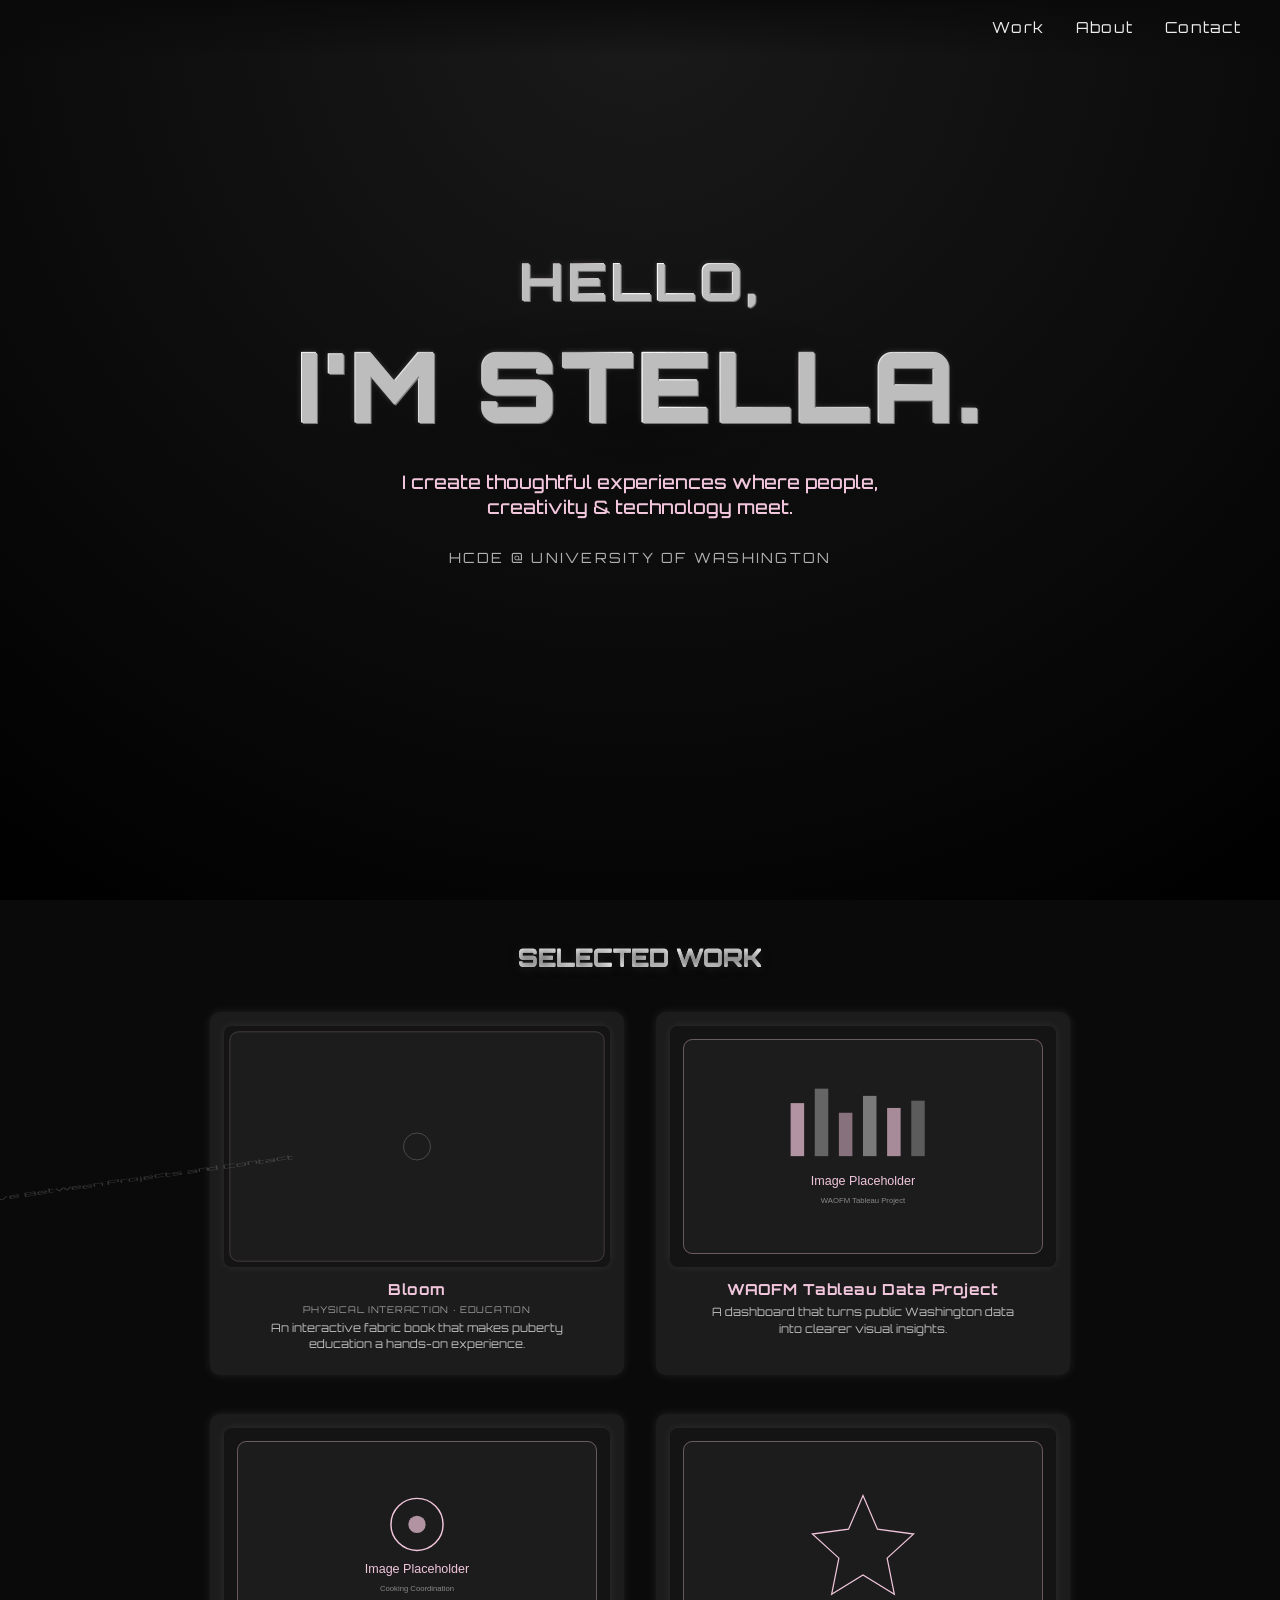
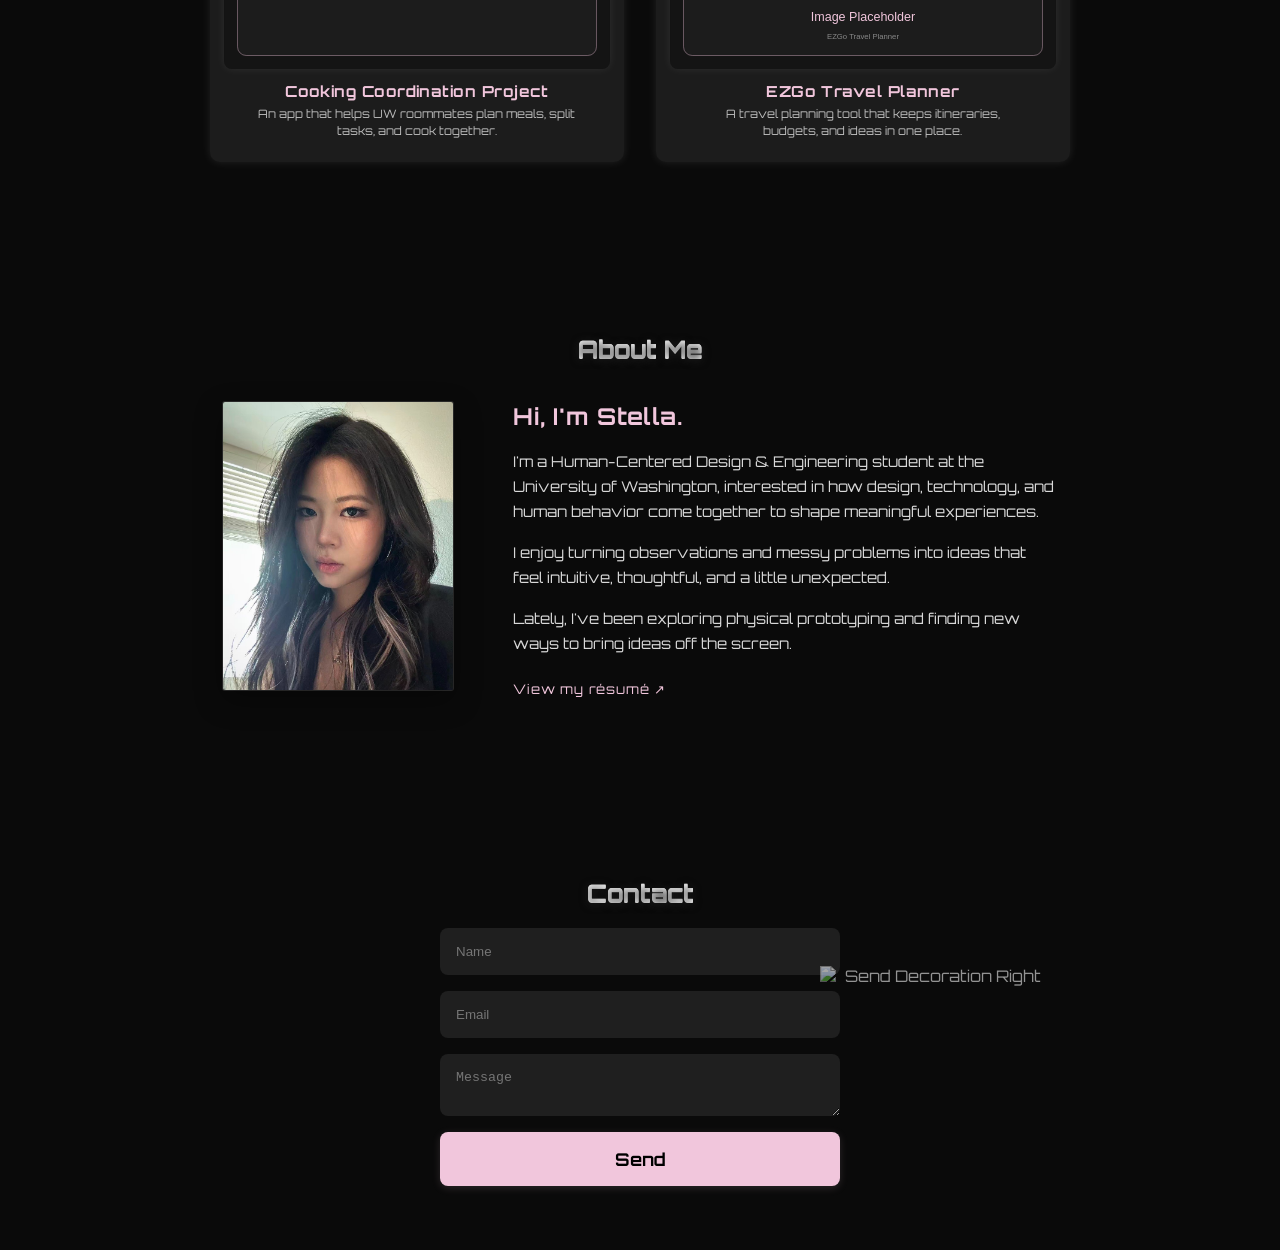
==== index.html @ 10072b84 "Add the Bloom case study and a real About portrait. Co-authored-by: Cursor <cursoragent@cursor.com>" ====
<!DOCTYPE html>
<html lang="en">
<head>
  <meta charset="UTF-8" />
  <meta name="viewport" content="width=device-width, initial-scale=1.0"/>
  <title>Stella's  Portfolio</title>
  <link rel="stylesheet" href="style.css?v=17" />
  <link href="https://fonts.googleapis.com/css2?family=Orbitron:wght@500;700&display=swap" rel="stylesheet">
</head>
<body>
  <header class="site-header">
    <nav class="site-nav" aria-label="Page">
      <a href="#project">Work</a>
      <a href="#about">About</a>
      <a href="#contact">Contact</a>
    </nav>
  </header>
  <section class="hero">
    <div class="hero-inner">
      <div class="stella-bg-container">
        <img src="assets/IMG_3093.PNG" alt="" class="stella-bg-img-large" />
        <img src="assets/IMG_3090.PNG" alt="" class="stella-bg-img" />
        <img src="assets/IMG_3089.PNG" alt="" class="stella-star-img" />
        <div class="hero-copy">
          <p class="metal-text hero-hello">HELLO,</p>
          <h1 class="metal-text hero-name">I'M <span class="hero-stella">STELLA</span>.</h1>
          <p class="hero-statement">I create thoughtful experiences where people,<br>creativity &amp; technology meet.</p>
          <p class="hero-school">HCDE @ University of Washington</p>
        </div>
      </div>
    </div>
  </section>

  <section id="project" class="projects animate">
    <h2 class="metallic-shine">SELECTED WORK</h2>
    <div class="project-list">
      <a href="bloom/" class="project-card">
        <span class="project-thumb">
          <img src="assets/placeholders/bloom/bloom-card.svg" alt="Bloom interactive fabric book">
        </span>
        <h3 class="project-title">Bloom</h3>
        <p class="project-label">Physical Interaction · Education</p>
        <p class="project-desc">An interactive fabric book that makes puberty education a hands-on experience.</p>
      </a>
      <a href="projects/waofm.html" class="project-card">
        <span class="project-thumb">
          <img src="assets/placeholders/project-waofm.svg" alt="WAOFM Tableau Data Project">
        </span>
        <h3 class="project-title">WAOFM Tableau Data Project</h3>
        <p class="project-desc">A dashboard that turns public Washington data into clearer visual insights.</p>
      </a>
      <a href="projects/cooking.html" class="project-card">
        <span class="project-thumb">
          <img src="assets/placeholders/project-cooking.svg" alt="Cooking Coordination Project">
        </span>
        <h3 class="project-title">Cooking Coordination Project</h3>
        <p class="project-desc">An app that helps UW roommates plan meals, split tasks, and cook together.</p>
      </a>
      <a href="projects/ezgo.html" class="project-card">
        <span class="project-thumb">
          <img src="assets/placeholders/project-ezgo.svg" alt="EZGo Travel Planner">
        </span>
        <h3 class="project-title">EZGo Travel Planner</h3>
        <p class="project-desc">A travel planning tool that keeps itineraries, budgets, and ideas in one place.</p>
      </a>
    </div>
  </section>

  <section id="about" class="about animate">
    <img src="assets/IMG_3089.PNG" alt="" class="about-star about-star--heading" />
    <h2 class="metallic-shine">About <span style="color: #f1c6dc;">Me</span></h2>

    <div class="about-intro">
      <div class="about-portrait">
        <img src="assets/stella-portrait.jpg" alt="Portrait of Stella">
      </div>
      <div class="about-copy">
        <h3>Hi, I'm Stella.</h3>
        <p>I'm a Human-Centered Design &amp; Engineering student at the University of Washington, interested in how design, technology, and human behavior come together to shape meaningful experiences.</p>
        <p>I enjoy turning observations and messy problems into ideas that feel intuitive, thoughtful, and a little unexpected.</p>
        <p>Lately, I've been exploring physical prototyping and finding new ways to bring ideas off the screen.</p>
        <a href="assets/Stella_resume.pdf" class="resume-text" target="_blank">View my résumé ↗</a>
      </div>
    </div>
  </section>
  <img src="assets/IMG_3093.PNG" alt="Decorative Between Projects and Contact" class="between-project-contact-img" />
  <section id="contact" class="contact animate">
    <h2 class="metallic-shine">Contact</h2>
    <form action="https://api.web3forms.com/submit" method="POST">
      <input type="hidden" name="access_key" value="0fcf58cb-fc0c-4947-9329-b227e8d7d53e">
        <input type="text" name="name" placeholder="Name" required />
      <input type="email" name="email" placeholder="Email" required />
      <textarea name="message" placeholder="Message" required></textarea>
      <button type="submit">Send</button>
      
      <img src="assets/image-from-rawpixel-id-13453424-png.png" alt="Send Decoration Right" class="send-img-absolute-copy2" />
    </form>
  </section>

  <script src="script.js?v=7"></script>
</body>
</html>
---- style.css ----
html {
  scroll-behavior: smooth;
  scroll-padding-top: 4.5rem;
}

body {
  margin: 0;
  font-family: 'Orbitron', sans-serif;
  background-color: #0a0a0a;
  color: #eee;
  overflow-x: hidden;
}

.site-header {
  position: fixed;
  top: 0;
  left: 0;
  right: 0;
  z-index: 100;
  display: flex;
  justify-content: flex-end;
  align-items: center;
  padding: 1.1rem 2.4rem;
  background: linear-gradient(to bottom, rgba(10, 10, 10, 0.88), rgba(10, 10, 10, 0.2) 80%, transparent);
  pointer-events: none;
}

.site-nav {
  display: flex;
  gap: 2rem;
  pointer-events: auto;
}

.site-nav a {
  color: #eee;
  text-decoration: none;
  font-size: 0.95rem;
  letter-spacing: 0.08em;
  font-family: 'Orbitron', sans-serif;
  transition: color 0.25s ease;
}

.site-nav a:visited {
  color: #eee;
}

.site-nav a:hover,
.site-nav a:focus {
  color: #f1c6dc;
}

section {
  padding: 4rem 2rem;
  text-align: center;
}

.hero {
  position: relative;
  background: radial-gradient(circle at top, #1a1a1a, #000);
  height: 100vh;
  min-height: 36rem;
  box-sizing: border-box;
  display: flex;
  align-items: center;
  justify-content: center;
  flex-direction: column;
  padding: 0 2rem 2.6rem;
  overflow: hidden;
}

.hero-inner {
  position: relative;
  z-index: 2;
  width: min(100%, 58rem);
}

.hero-row {
  display: flex;
  justify-content: center;
  align-items: flex-end;
  gap: 2rem;
}

.hello-left {
  transform: translateX(-20px);
}

.stella-right {
  transform: translateX(20px);
}

.metal-text {
  font-size: 6rem;
  font-weight: 900;
  position: relative;
  background: 
    repeating-linear-gradient(135deg, rgba(180,180,180,0.12) 0px, rgba(180,180,180,0.12) 2px, transparent 2px, transparent 10px), /* subtle grunge */
    linear-gradient(120deg, #f8f8f8 0%, #e6e6e6 10%, #bdbdbd 25%, #888 40%, #fff 55%, #a8a8a8 70%, #e6e6e6 85%, #222 100%),
    radial-gradient(ellipse at 60% 40%, rgba(241,198,220,0.5) 0%, rgba(241,198,220,0.1) 40%, transparent 70%),
    linear-gradient(100deg, transparent 40%, #fff 48%, #fff 52%, transparent 60%);
  background-size: 100% 100%, 100% 100%, 100% 100%, 100% 100%;
  background-blend-mode: multiply, lighten, lighten, lighten;
  -webkit-background-clip: text;
  -webkit-text-fill-color: transparent;
  color: transparent;
  text-shadow:
    2px 2px 0 #bdbdbd,
    4px 4px 0 #888,
    6px 6px 0 #222,
    0 1px 0 #fff,
    0 0 2px #fff,
    0 0 1px #000,
    0 0 2px #000;
  letter-spacing: 0.04em;
  margin: 0.5rem 0;
}

.shine {
  text-shadow:
    0 1px 8px rgba(255,255,255,0.25),
    0 0px 2px #fff;
  transition: text-shadow 0.3s;
}

.metallic-shine {
  background: 
    linear-gradient(120deg, #fff 50%, #e6e6e6 60%, #bdbdbd 50%, #fff 100%),
    linear-gradient(90deg, transparent 30%, #fff 40%, #fff 60%, transparent 70%);
  -webkit-background-clip: text;
  -webkit-text-fill-color: transparent;
  color: transparent;
  text-shadow:
    0 2px 8px #222,
    0 1px 0 #fff;
}

.hero-copy {
  position: relative;
  z-index: 2;
  padding: 0 1rem;
  transform: translateY(-22px);
}

.hero .metal-text {
  text-shadow:
    1px 1px 0 #bdbdbd,
    2px 2px 0 #7a7a7a,
    0 1px 0 rgba(255, 255, 255, 0.35),
    0 0 6px rgba(255, 255, 255, 0.16);
}

.hero-hello {
  font-size: clamp(2.95rem, 4.01vw, 4.37rem);
  font-weight: 700;
  letter-spacing: 0.08em;
  margin: 0 0 27px;
  opacity: 0;
  animation: heroFade 0.85s ease forwards;
}

.hero-name {
  font-size: clamp(4.96rem, 7.61vw, 8.44rem);
  font-weight: 900;
  letter-spacing: 0.03em;
  line-height: 0.95;
  margin: 0 0 39px;
  opacity: 0;
  animation: heroFade 0.85s ease 0.16s forwards;
}

.hero-stella {
  font-size: 1em;
}

.hero-statement {
  max-width: 48rem;
  margin: 0 auto 28px;
  color: #f1c6dc;
  font-size: clamp(1.15rem, 1.45vw, 1.6rem);
  line-height: 1.35;
  font-weight: 500;
  opacity: 0;
  animation: heroFade 0.85s ease 0.3s forwards;
}

.hero-school {
  margin: 0;
  color: #b1b1b1;
  font-size: clamp(0.88rem, 0.94vw, 1.05rem);
  letter-spacing: 0.16em;
  text-transform: uppercase;
  opacity: 0;
  animation: heroFade 0.85s ease 0.44s forwards;
}

@keyframes heroFade {
  from { opacity: 0; transform: translateY(12px); }
  to { opacity: 1; transform: translateY(0); }
}

.projects .project-list {
  display: grid;
  grid-template-columns: 1fr 1fr;
  gap: 2.4rem 2rem;
  max-width: 860px;
  margin: 0 auto;
}

.project-card {
  background: #1c1c1c;
  padding: 0.9rem 0.9rem 1.2rem;
  border-radius: 10px;
  box-shadow: 0 0 10px rgba(255,255,255,0.1);
  width: auto;
  color: inherit;
  text-decoration: none;
  cursor: pointer;
  display: flex;
  flex-direction: column;
  align-items: center;
}

.project-thumb {
  display: block;
  width: 100%;
  border-radius: 8px;
  overflow: hidden;
  box-shadow: 0 0 10px rgba(255,255,255,0.08);
  transition: transform 0.3s cubic-bezier(.4,2,.6,1), box-shadow 0.3s cubic-bezier(.4,2,.6,1);
}

.project-thumb img {
  display: block;
  width: 100%;
  aspect-ratio: 16 / 10;
  object-fit: cover;
}

.project-title {
  margin: 0.85rem 0 0.3rem;
  font-size: 0.95rem;
  font-weight: 700;
  color: #f1c6dc;
  letter-spacing: 0.03em;
}

.project-desc {
  margin: 0 0 0.2rem;
  font-size: 0.72rem;
  line-height: 1.45;
  color: #bbb;
  max-width: 28em;
}

.project-label {
  margin: 0 0 0.28rem;
  font-size: 0.58rem;
  letter-spacing: 0.08em;
  color: #9a9a9a;
  text-transform: uppercase;
}

form {
  display: flex;
  flex-direction: column;
  gap: 1rem;
  max-width: 400px;
  margin: 0 auto;
  position: relative;
}



.send-img-absolute-copy {
  position: absolute;
  right: 390px;
  bottom: 200px;
  width: 220px;
  height: auto;
  z-index: 1;
  pointer-events: none;
  opacity: 0.6;
}

.send-img-absolute-copy2 {
  position: absolute;
  right: -210px;
  bottom: 200px;
  width: 230px;
  height: auto;
  z-index: 1;
  pointer-events: none;
  opacity: 0.6;
}

input, textarea {
  padding: 1rem;
  border-radius: 8px;
  border: none;
  background: #1f1f1f;
  color: white;
}

button {
  background: #f1c6dc;
  border: none;
  padding: 1rem;
  border-radius: 8px;
  color: #000;
  font-weight: bold;
  cursor: pointer;
}

.resume-btn {
  display: inline-block;
  margin-top: 1.5rem;
  padding: 0.8rem 2.2rem;
  background: #f1c6dc;
  color: #1c1c1c;
  font-weight: bold;
  border: none;
  border-radius: 8px;
  font-size: 1.1rem;
  text-decoration: none;
  transition: transform 0.25s cubic-bezier(.4,2,.6,1), box-shadow 0.25s;
  box-shadow: 0 2px 8px rgba(241,198,220,0.15);
  cursor: pointer;
}

.resume-btn:hover {
  transform: scale(1.08);
  box-shadow: 0 4px 16px rgba(241,198,220,0.25);
}

.resume-btn:hover {
  color: #fff;
}

.animate {
  opacity: 0;
  transform: translateY(30px);
  transition: opacity 0.8s ease, transform 0.8s ease;
}

.animate.visible {
  opacity: 1;
  transform: translateY(0);
}

.about {
  position: relative;
  padding: 5.5rem 2rem 6rem;
}

.about h2 {
  margin-bottom: 2.4rem;
}

.about-star {
  position: absolute;
  pointer-events: none;
  opacity: 0.38;
  z-index: 0;
}

.about-star--heading {
  top: 1.6rem;
  left: 8%;
  width: 88px;
}

.about-intro {
  position: relative;
  z-index: 1;
  display: grid;
  grid-template-columns: minmax(180px, 230px) minmax(0, 34rem);
  justify-content: center;
  align-items: start;
  gap: 3.4rem 3.8rem;
  text-align: left;
  max-width: 860px;
  margin: 0 auto;
}

.about-portrait img {
  display: block;
  width: 100%;
  aspect-ratio: 4 / 5;
  object-fit: cover;
  border-radius: 2px;
  box-shadow:
    0 0 0 1px rgba(255, 255, 255, 0.12),
    0 10px 28px rgba(0, 0, 0, 0.35);
  transition: transform 0.45s ease;
}

.about-portrait img:hover {
  transform: scale(1.02);
}

.about-copy h3 {
  margin: 0 0 1.1rem;
  font-size: 1.45rem;
  letter-spacing: 0.03em;
  color: #f1c6dc;
}

.about-copy p {
  margin: 0 0 1rem;
  font-size: 0.92rem;
  line-height: 1.7;
  color: #d8d8d8;
  max-width: 34rem;
}

.resume-text {
  display: inline-block;
  margin-top: 0.55rem;
  color: #f1c6dc;
  font-size: 0.82rem;
  letter-spacing: 0.06em;
  text-decoration: none;
  transition: opacity 0.25s ease, letter-spacing 0.25s ease;
}

.resume-text:hover,
.resume-text:focus {
  opacity: 0.75;
  letter-spacing: 0.09em;
}

.projects {
  padding: 2.6rem 2rem 4rem;
}

.projects h2 {
  margin: 0 0 40px;
}

.contact {
  transition: transform 0.3s ease;
  cursor: pointer;
}

.contact:hover {
  transform: scale(1.02);
}

.stella-bg-container {
  position: relative;
  display: inline-block;
}

.stella-bg-img {
  position: absolute;
  top: 56%;
  right: -26%;
  left: auto;
  transform: translateY(-8%) translateX(48%);
  width: 430px;
  max-width: 46vw;
  height: auto;
  opacity: 0;
  z-index: 1;
  pointer-events: none;
  animation: heroHandIn 1.1s ease 0.4s forwards;
}

.stella-star-img {
  position: absolute;
  top: calc(-48% + 20px);
  left: calc(-12% - 30px);
  right: auto;
  transform: none;
  width: 162px;
  max-width: 25vw;
  height: auto;
  opacity: 0.56;
  z-index: 1;
  pointer-events: none;
}

.stella-bg-img-large {
  position: absolute;
  top: 50%;
  left: 50%;
  transform: translate(-50%, -50%);
  width: 100vw;
  min-width: 100vw;
  max-width: 100vw;
  height: auto;
  opacity: 0.2;
  filter: brightness(0.68) contrast(0.9) saturate(0.88);
  z-index: 0;
  pointer-events: none;
}

.stella-bg-container::after {
  content: "";
  position: absolute;
  inset: 8% 6%;
  background: radial-gradient(ellipse at center, rgba(0, 0, 0, 0.32) 0%, rgba(0, 0, 0, 0) 72%);
  z-index: 1;
  pointer-events: none;
}

@keyframes heroHandIn {
  from { opacity: 0; }
  to { opacity: 0.62; }
}

.about.animate {
  position: relative;
}

.projects.animate {
  position: relative;
}



.project-list a:last-child {
  position: relative;
}

.project-list a:last-child .projects-img-absolute {
  position: absolute;
  top: -38%;
  left: 20%;
  transform: translate(70%, 5%);
  width: 220px;
  height: auto;
  z-index: 0;
  pointer-events: none;
  opacity: 0.6;
}

.project2-img-absolute {
  position: absolute;
  top: 60%;
  left: 69%;
  transform: translateY(-30%) translateX(20px);
  width: 180px;
  height: auto;
  z-index: 0;
  pointer-events: none;
  opacity: 0.6;
  transition: none;
}

.project-card:hover + .project2-img-absolute,
.project2-img-absolute:hover {
  transform: translateY(-50%) translateX(20px); /* Prevent zoom on hover */
}

.between-project-contact-img {
  position: absolute;
  left: 0;
  top: 120vh;
  width: 120vw;
  height: auto;
  opacity: 0.2;
  z-index: 0;
  pointer-events: none;
  transform: rotate(-8deg) scaleY(0.35) translateX(-8vw);
}

@keyframes fadeIn {
  from { opacity: 0; transform: translateY(-20px); }
  to { opacity: 1; transform: translateY(0); }
}

@keyframes fancyShimmerBounce {
  0% {
    filter: brightness(1.05) drop-shadow(0 0 4px #f1c6dc);
    transform: scale(1) translateY(0);
  }
  10% {
    filter: brightness(1.15) drop-shadow(0 0 8px #f1c6dc);
    transform: scale(1.05, 0.97) translateY(-8px);
  }
  20% {
    filter: brightness(1.05) drop-shadow(0 0 4px #f1c6dc);
    transform: scale(0.98, 1.04) translateY(4px);
  }
  30% {
    filter: brightness(1.08) drop-shadow(0 0 6px #fff);
    transform: scale(1.02, 0.98) translateY(-2px);
  }
  40% {
    filter: brightness(1.02) drop-shadow(0 0 3px #f1c6dc);
    transform: scale(1) translateY(0);
  }
  100% {
    filter: brightness(1.05) drop-shadow(0 0 4px #f1c6dc);
    transform: scale(1) translateY(0);
  }
}

.metal-text.animate {
  animation: fancyShimmerBounce 2.2s cubic-bezier(.4,2,.6,1) 0s 1, shine 2.5s linear 0.5s infinite alternate;
}

@keyframes shine {
  0% {
    text-shadow:
      2px 2px 0 #bdbdbd,
      4px 4px 0 #888,
      6px 6px 0 #222,
      0 1px 0 #fff,
      0 0 2px #fff;
  }
  100% {
    text-shadow:
      0 0 8px #fff,
      0 0 12px #f1c6dc,
      0 0 6px #fff,
      0 1px 0 #fff,
      0 0 2px #fff;
  }
}

@keyframes sendPulseShine {
  0% {
    box-shadow: 0 0 0px #f1c6dc, 0 0 0px #fff;
  }
  20% {
    box-shadow: 0 0 12px #f1c6dc, 0 0 24px #fff;
  }
  40% {
    box-shadow: 0 0 8px #f1c6dc, 0 0 16px #fff;
  }
  60% {
    box-shadow: 0 0 16px #f1c6dc, 0 0 32px #fff;
  }
  80% {
    box-shadow: 0 0 8px #f1c6dc, 0 0 8px #fff;
  }
  100% {
    box-shadow: 0 0 0px #f1c6dc, 0 0 0px #fff;
  }
}

button[type='submit'] {
  background: #f1c6dc;
  border: none;
  padding: 1rem;
  border-radius: 8px;
  color: #000;
  font-weight: bold;
  cursor: pointer;
  transition: transform 0.25s cubic-bezier(.4,2,.6,1), box-shadow 0.25s;
  box-shadow: 0 2px 8px rgba(241,198,220,0.15);
  font-size: 1.1rem;
  font-family: 'Orbitron', sans-serif;
}

button[type='submit']:hover,
button[type='submit']:focus {
  transform: scale(1.08);
  box-shadow: 0 4px 16px rgba(241,198,220,0.25);
  color: #fff;
  animation: none;
}

@keyframes projectCardPulse {
  0% {
    box-shadow: 0 0 0px #f1c6dc, 0 0 0px #fff;
    transform: scale(1);
  }
  50% {
    box-shadow: 0 0 16px #f1c6dc, 0 0 24px #fff;
    transform: scale(1.04);
  }
  100% {
    box-shadow: 0 0 0px #f1c6dc, 0 0 0px #fff;
    transform: scale(1);
  }
}

.project-thumb:hover,
.project-thumb:focus-within {
  transform: scale(1.08);
  z-index: 1;
  animation: projectCardPulse 1.2s cubic-bezier(.4,2,.6,1);
}

.project-detail {
  padding: 7rem 2rem 4rem;
  max-width: 860px;
  margin: 0 auto;
  text-align: left;
}

.project-detail h1 {
  text-align: center;
  font-size: 2rem;
  margin-bottom: 0.6rem;
}

.project-detail .detail-tagline {
  text-align: center;
  color: #f1c6dc;
  font-size: 0.95rem;
  margin-bottom: 2rem;
}

.detail-hero {
  width: 100%;
  border-radius: 10px;
  margin-bottom: 2rem;
  display: block;
}

.detail-block {
  margin-bottom: 1.8rem;
}

.detail-block h2 {
  font-size: 1.1rem;
  color: #f1c6dc;
  margin-bottom: 0.55rem;
}

.detail-block p {
  font-size: 0.92rem;
  line-height: 1.65;
  color: #ddd;
  margin: 0;
}

.detail-gallery {
  display: grid;
  grid-template-columns: 1fr 1fr;
  gap: 1rem;
  margin-top: 0.8rem;
}

.detail-gallery img {
  width: 100%;
  border-radius: 8px;
  display: block;
}

.back-projects {
  display: inline-flex;
  align-items: center;
  gap: 0.35rem;
  margin: 0.2rem 0 1.1rem;
  padding: 0;
  background: none;
  border: none;
  box-shadow: none;
  color: #eee;
  font-size: 0.72rem;
  font-weight: 500;
  letter-spacing: 0.04em;
  text-decoration: none;
  cursor: pointer;
}

.back-projects:hover,
.back-projects:focus {
  color: #f1c6dc;
  background: none;
  box-shadow: none;
  transform: none;
}

@media (max-width: 700px) {
  .projects .project-list,
  .detail-gallery {
    grid-template-columns: 1fr;
  }

  .about-intro {
    grid-template-columns: 1fr;
    gap: 1.8rem;
    max-width: 28rem;
  }

  .about-portrait {
    max-width: 210px;
  }

  .site-nav {
    gap: 1.1rem;
  }

  .hero {
    min-height: 100svh;
    padding-bottom: 2.4rem;
  }

  .stella-bg-img {
    width: 230px;
    max-width: 42vw;
    top: 78%;
    right: -16%;
    transform: translateY(8%) translateX(22%);
  }

  .stella-star-img {
    width: 98px;
    max-width: 24vw;
    top: calc(-20% + 16px);
    left: calc(-4% - 20px);
  }

  .stella-bg-img-large {
    opacity: 0.16;
  }

  .hero-name {
    margin-bottom: 38px;
  }

  .hero-statement {
    max-width: 22rem;
  }
}

@media (prefers-reduced-motion: reduce) {
  .hero-hello,
  .hero-name,
  .hero-statement,
  .hero-school,
  .stella-bg-img {
    animation: none;
    opacity: 1;
  }

  .stella-bg-img {
    animation: none;
    opacity: 1;
  }
}

.about-columns ul {
  list-style: none;
  padding-left: 0;
  margin-left: 0;
}

/* Bloom case study — scoped so the rest of the site stays unchanged */
.bloom-page {
  --bloom-gap: 24px;
  --bloom-radius: 14px;
  background-color: #0a0a0a;
  color: #eee;
}

.bloom-page section {
  padding: 0;
  text-align: left;
}

.bloom {
  position: relative;
  box-sizing: border-box;
  width: 100%;
  max-width: 1240px;
  margin: 0 auto;
  padding: 5.75rem 56px 4rem;
}

.bloom-wave {
  position: absolute;
  top: 4rem;
  left: 50%;
  width: 120vw;
  max-width: none;
  transform: translateX(-50%);
  opacity: 0.08;
  pointer-events: none;
  z-index: 0;
}

.bloom > *:not(.bloom-wave) {
  position: relative;
  z-index: 1;
}

.bloom-back {
  display: inline-flex;
  margin: 0 0 32px;
}

.bloom-grid {
  display: grid;
  grid-template-columns: repeat(12, minmax(0, 1fr));
  column-gap: var(--bloom-gap);
  row-gap: 32px;
  align-items: start;
}

.bloom-span-3 { grid-column: 1 / 4; }
.bloom-span-4 { grid-column: 1 / 5; }
.bloom-span-5 { grid-column: 1 / 6; }
.bloom-span-6 { grid-column: 1 / 7; }
.bloom-span-7 { grid-column: 1 / 8; }
.bloom-span-8 { grid-column: 1 / 9; }
.bloom-span-12 { grid-column: 1 / -1; }
.bloom-span-2-5 { grid-column: 2 / 6; }
.bloom-span-2-6 { grid-column: 2 / 7; }
.bloom-span-2-8 { grid-column: 2 / 9; }
.bloom-span-2-11 { grid-column: 2 / 12; }
.bloom-span-3-6 { grid-column: 3 / 7; }
.bloom-span-3-10 { grid-column: 3 / 11; }
.bloom-span-4-6 { grid-column: 4 / 7; }
.bloom-span-4-10 { grid-column: 4 / 11; }
.bloom-span-5-8 { grid-column: 5 / 9; }
.bloom-span-7-9 { grid-column: 7 / 10; }
.bloom-span-7-10 { grid-column: 7 / 11; }
.bloom-span-7-11 { grid-column: 7 / 12; }
.bloom-span-7-12 { grid-column: 7 / -1; }
.bloom-span-8-12 { grid-column: 8 / -1; }
.bloom-span-9-12 { grid-column: 9 / -1; }
.bloom-span-10-12 { grid-column: 10 / -1; }

.bloom-project-title {
  font-family: 'Orbitron', sans-serif;
  font-size: 96px;
  line-height: 0.95;
  letter-spacing: 0.04em;
  margin: 0 0 20px;
}

.bloom-section-title {
  font-family: 'Orbitron', sans-serif;
  font-size: 44px;
  line-height: 1.08;
  letter-spacing: 0.02em;
  margin: 0;
}

.bloom-subsection-title {
  font-family: 'Orbitron', sans-serif;
  font-size: 30px;
  line-height: 1.15;
  letter-spacing: 0.02em;
  margin: 0 0 16px;
}

.bloom-body {
  font-family: Inter, "Segoe UI", sans-serif;
  font-size: 17px;
  line-height: 1.65;
  color: #d8d8d8;
  max-width: 640px;
}

.bloom-span-5 .bloom-body,
.bloom-contrib .bloom-body,
.bloom-insight .bloom-body {
  max-width: none;
}

.bloom-body p {
  margin: 0 0 16px;
}

.bloom-body p:last-child {
  margin-bottom: 0;
}

.bloom-small-label {
  font-family: 'Orbitron', sans-serif;
  font-size: 13px;
  line-height: 1.2;
  font-weight: 500;
  letter-spacing: 0.08em;
  text-transform: uppercase;
  color: #f1c6dc;
  margin: 0 0 8px;
}

.bloom-caption,
.bloom-real-caption {
  font-family: Inter, "Segoe UI", sans-serif;
  font-size: 14px;
  line-height: 1.5;
  color: rgba(255, 255, 255, 0.72);
  max-width: 90%;
  margin: 12px 0 0;
  font-style: normal;
}

.bloom-cell {
  display: flex;
  flex-direction: column;
  min-width: 0;
}

.bloom-finding-title {
  font-family: 'Orbitron', sans-serif;
  font-size: 18px;
  line-height: 1.35;
  font-weight: 500;
  color: #eee;
  margin: 0 0 8px;
}

.bloom-finding-body {
  font-family: Inter, "Segoe UI", sans-serif;
  font-size: 15px;
  line-height: 1.55;
  color: #d8d8d8;
  margin: 0 0 8px;
}

.bloom-section-num {
  font-family: 'Orbitron', sans-serif;
  font-size: 19px;
  line-height: 1;
  letter-spacing: 0.08em;
  color: #f1c6dc;
  margin: 0 0 12px;
}

.bloom-mode-label {
  font-family: 'Orbitron', sans-serif;
  font-size: 13px;
  line-height: 1.2;
  font-weight: 500;
  letter-spacing: 0.12em;
  text-transform: uppercase;
  color: #f1c6dc;
  margin: 0 0 16px;
}

.bloom-hero-sub {
  font-size: 22px;
  line-height: 1.3;
  color: #f1c6dc;
  margin-bottom: 24px;
}

.bloom-overview {
  row-gap: 36px;
}

.bloom-overview .bloom-meta,
.bloom-overview .bloom-contrib {
  margin-top: 8px;
}

.bloom-meta {
  display: grid;
  grid-template-columns: 1fr 1fr;
  gap: 16px 24px;
  margin: 0;
}

.bloom-meta dd {
  margin: 0;
  color: #eee;
}

.bloom-contrib .bloom-body {
  color: #d8d8d8;
}

.bloom-section {
  margin-top: 140px;
  padding-top: 0;
}

.bloom-section .bloom-section-title {
  margin-bottom: 24px;
}

.bloom-quote {
  margin: 8px 0;
  padding: 0 0 0 16px;
  border-left: 2px solid #f1c6dc;
  font-family: Inter, "Segoe UI", sans-serif;
  font-size: 22px;
  font-weight: 500;
  line-height: 1.35;
  color: #eee;
  font-style: normal;
}

.bloom-media {
  position: relative;
  width: 100%;
  margin: 0;
  overflow: hidden;
  border-radius: var(--bloom-radius);
  box-shadow: 0 0 0 1px rgba(255, 255, 255, 0.08);
}

.bloom-media--soft {
  box-shadow: 0 0 0 1px rgba(255, 255, 255, 0.07);
}

.bloom-media--primary {
  box-shadow: 0 0 0 1px rgba(241, 198, 220, 0.16), 0 8px 24px rgba(0, 0, 0, 0.22);
}

.bloom-media img,
.bloom-video-poster,
.bloom-video-el {
  display: block;
  width: 100%;
  height: 100%;
  object-fit: cover;
}

.bloom-ph {
  position: absolute;
  inset: 0;
  display: flex;
  flex-direction: column;
  align-items: center;
  justify-content: center;
  padding: 16px;
  text-align: center;
  pointer-events: none;
}

.bloom-ph[hidden] {
  display: none;
}

.bloom-ph-label,
.bloom-ph-note,
.bloom-ph-hint {
  margin: 0;
}

.bloom-ph-label,
.bloom-ph-note {
  font-family: 'Orbitron', sans-serif;
  font-weight: 500;
  letter-spacing: 0.08em;
  text-transform: uppercase;
  color: #f1c6dc;
}

.bloom-ph-label {
  font-size: 13px;
}

.bloom-ph-note {
  margin-top: 6px;
  font-size: 12px;
}

.bloom-ph-hint {
  font-family: Inter, "Segoe UI", sans-serif;
  width: 70%;
  max-width: 22rem;
  margin-top: 8px;
  font-size: 13px;
  line-height: 1.45;
  color: rgba(200, 200, 200, 0.58);
}

.bloom-media--hero {
  height: 480px;
}

.bloom-media--explore,
.bloom-media--material {
  height: 300px;
}

.bloom-media--action {
  height: 340px;
}

.bloom-media--mini {
  height: 210px;
}

.bloom-media--vulva,
.bloom-media--uterus {
  height: 380px;
}

.bloom-media--support {
  height: 220px;
}

.bloom-media--strip {
  height: 160px;
}

.bloom-media--process {
  height: 240px;
}

.bloom-media--book {
  height: 260px;
}

.bloom-media--walkthrough {
  height: 460px;
}

.bloom-media--loop {
  height: 260px;
}

.bloom-media--showcase {
  height: 390px;
}

.bloom-story {
  margin-top: 64px;
  row-gap: 32px;
}

#action.bloom-story {
  margin-top: 32px;
}

#touch.bloom-story {
  margin-top: 80px;
}

.bloom-story--dimension {
  margin-top: 88px;
}

.bloom-making {
  margin-top: 56px;
  row-gap: 24px;
}

.bloom-progress-title {
  margin-top: 16px;
  margin-bottom: 0;
}

.bloom-story--experience {
  margin-top: 88px;
}

.bloom-section--use {
  margin-top: 140px;
}

.bloom-use-sub {
  margin-top: 8px;
  color: #f1c6dc;
}

.bloom-tri-row {
  display: grid;
  grid-template-columns: repeat(3, minmax(0, 1fr));
  gap: var(--bloom-gap);
}

#showcase.bloom-story {
  margin-top: 88px;
}

.bloom-findings {
  align-self: stretch;
}

.bloom-finding {
  padding: 0 0 12px;
  margin-bottom: 12px;
  border-bottom: 1px solid rgba(255, 255, 255, 0.1);
}

.bloom-finding:last-child {
  border-bottom: 0;
  margin-bottom: 0;
  padding-bottom: 0;
}

.bloom-insight-label {
  margin: 12px 0 6px;
  letter-spacing: 0.05em;
}

.bloom-insight {
  margin: 8px 0 0;
}

.bloom-insight--next {
  padding-top: 20px;
  border-top: 1px solid rgba(255, 255, 255, 0.12);
}

.bloom-story--reflect {
  margin-top: 88px;
  row-gap: 24px;
}

.bloom-next {
  display: flex;
  flex-direction: column;
  align-items: flex-end;
  gap: 8px;
  margin-top: 80px;
  text-decoration: none;
  color: inherit;
}

.bloom-next-title {
  font-family: 'Orbitron', sans-serif;
  font-size: 1.1rem;
  color: #eee;
}

.bloom-next:hover .bloom-next-title {
  color: #f1c6dc;
}

@media (max-width: 980px) {
  .bloom-grid,
  .bloom-story,
  .bloom-making,
  .bloom-tri-row {
    grid-template-columns: 1fr 1fr;
  }

  [class*="bloom-span-"] {
    grid-column: 1 / -1;
  }

  .bloom-span-6,
  .bloom-span-7-12,
  .bloom-span-3-6,
  .bloom-span-7-10,
  .bloom-span-2-6,
  .bloom-span-7-11,
  .bloom-span-4,
  .bloom-span-5-8,
  .bloom-span-9-12,
  .bloom-span-3,
  .bloom-span-4-6,
  .bloom-span-7-9,
  .bloom-span-10-12 {
    grid-column: auto;
  }

  .bloom-quote {
    font-size: 20px;
  }

  .bloom-media--hero,
  .bloom-media--walkthrough,
  .bloom-media--vulva,
  .bloom-media--uterus,
  .bloom-media--action,
  .bloom-media--showcase {
    height: auto;
    aspect-ratio: 16 / 9;
  }

  .bloom-media--explore,
  .bloom-media--material,
  .bloom-media--process,
  .bloom-media--book,
  .bloom-media--support,
  .bloom-media--mini,
  .bloom-media--loop,
  .bloom-media--strip {
    height: auto;
    aspect-ratio: 4 / 3;
  }
}

@media (max-width: 700px) {
  .bloom {
    padding: 6rem 22px 3.5rem;
  }

  .bloom-grid,
  .bloom-story,
  .bloom-making,
  .bloom-tri-row,
  .bloom-meta {
    grid-template-columns: 1fr;
  }

  [class*="bloom-span-"] {
    grid-column: 1 / -1;
  }

  .bloom-project-title {
    font-size: 54px;
  }

  .bloom-section-title {
    font-size: 34px;
  }

  .bloom-subsection-title {
    font-size: 24px;
  }

  .bloom-body {
    font-size: 16px;
  }

  .bloom-section,
  .bloom-section--use,
  .bloom-story--experience,
  .bloom-story--dimension,
  #touch.bloom-story,
  #showcase.bloom-story,
  .bloom-story--reflect {
    margin-top: 80px;
  }

  .bloom-next {
    align-items: flex-start;
  }
}

@media (prefers-reduced-motion: reduce) {
  .bloom-page * {
    animation: none !important;
    transition: none !important;
  }
}
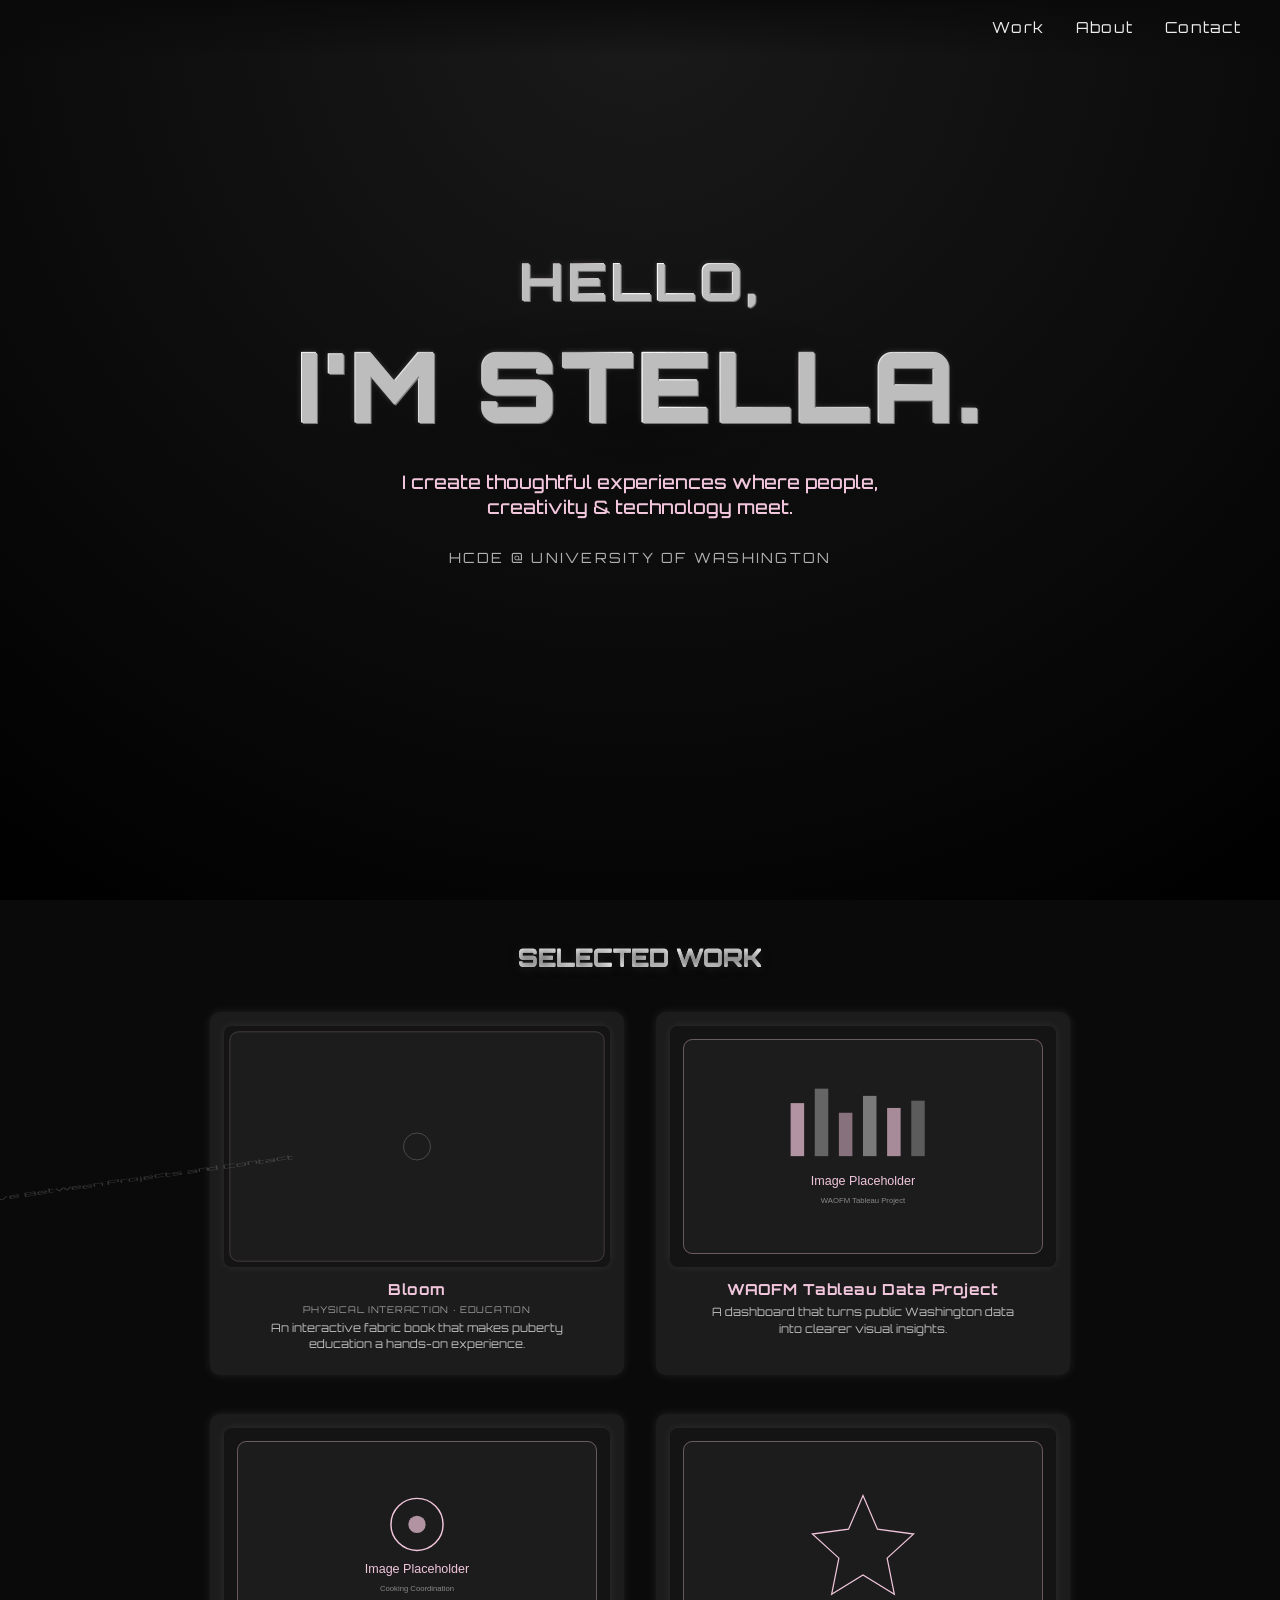
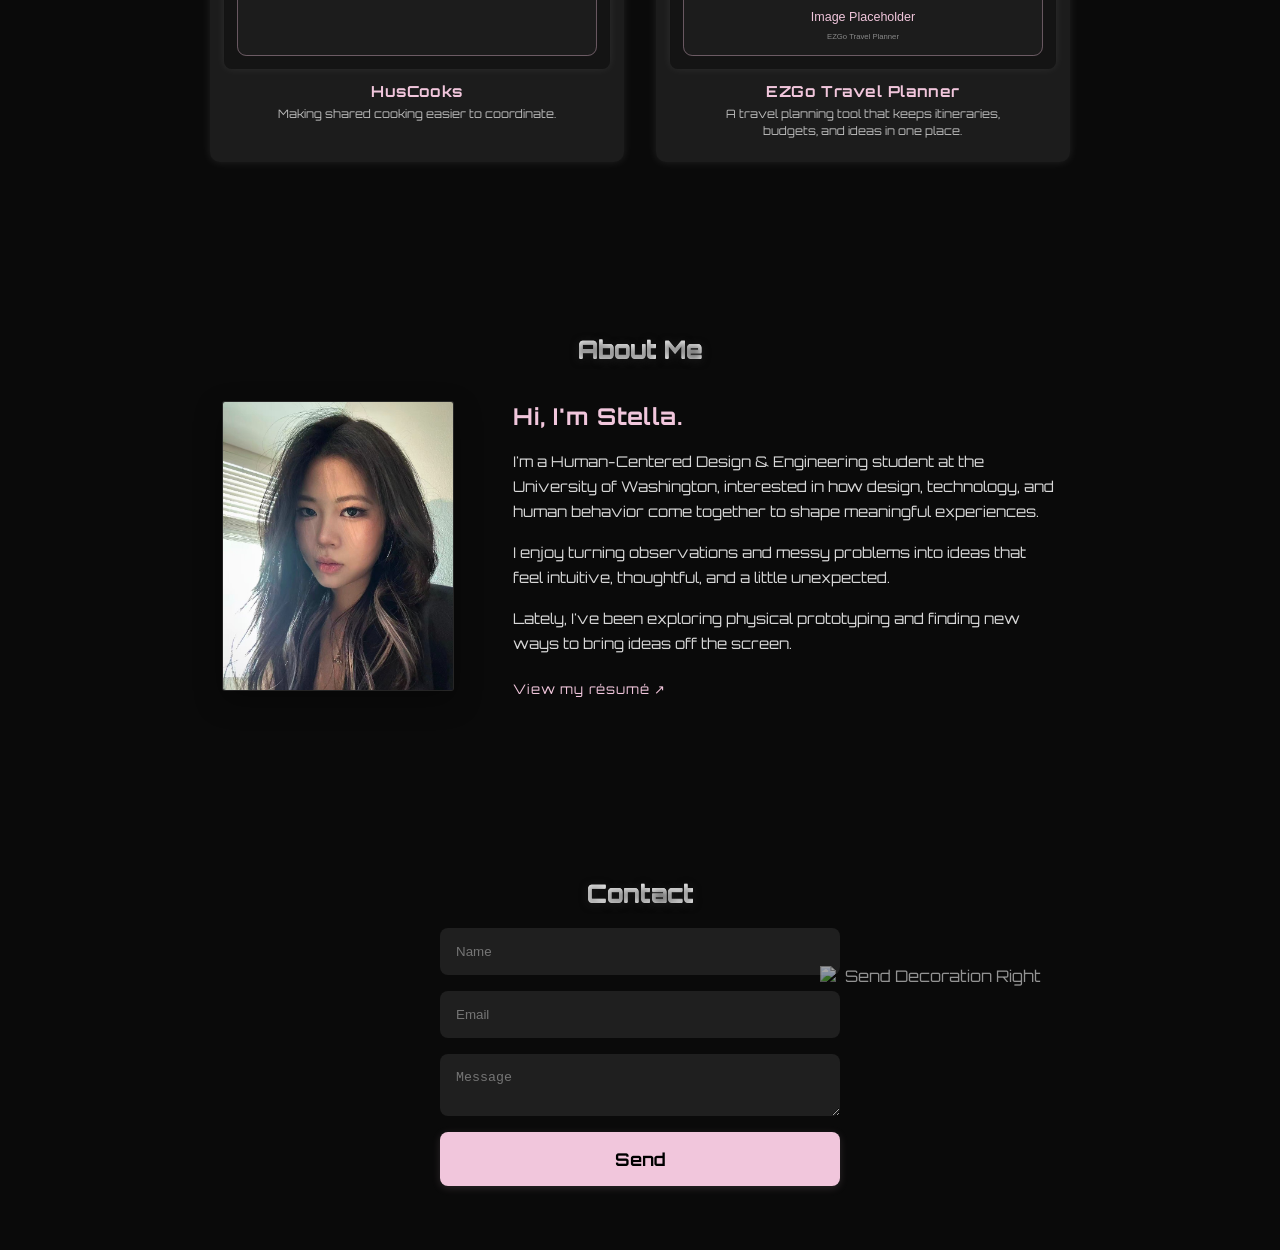
==== commit d1a688b9: "Add the HusCooks case study and align its layout with Bloom. Co-authored-by: Cursor <cursoragent@cur" ====
--- a/index.html
+++ b/index.html
@@ -5,7 +5,7 @@
   <meta charset="UTF-8" />
   <meta name="viewport" content="width=device-width, initial-scale=1.0"/>
   <title>Stella's  Portfolio</title>
-  <link rel="stylesheet" href="style.css?v=17" />
+  <link rel="stylesheet" href="style.css?v=18" />
   <link href="https://fonts.googleapis.com/css2?family=Orbitron:wght@500;700&display=swap" rel="stylesheet">
 </head>
 <body>
@@ -54,8 +54,8 @@
         <span class="project-thumb">
           <img src="assets/placeholders/project-cooking.svg" alt="Cooking Coordination Project">
         </span>
-        <h3 class="project-title">Cooking Coordination Project</h3>
-        <p class="project-desc">An app that helps UW roommates plan meals, split tasks, and cook together.</p>
+        <h3 class="project-title">HusCooks</h3>
+        <p class="project-desc">Making shared cooking easier to coordinate.</p>
       </a>
       <a href="projects/ezgo.html" class="project-card">
         <span class="project-thumb">
--- a/style.css
+++ b/style.css
@@ -937,7 +937,7 @@
 
 .bloom-subsection-title {
   font-family: 'Orbitron', sans-serif;
-  font-size: 30px;
+  font-size: 26px;
   line-height: 1.15;
   letter-spacing: 0.02em;
   margin: 0 0 16px;
@@ -1395,7 +1395,11 @@
   }
 
   .bloom-subsection-title {
-    font-size: 24px;
+    font-size: 22px;
+  }
+
+  .bloom-hero-sub {
+    font-size: 22px;
   }
 
   .bloom-body {
@@ -1423,3 +1427,703 @@
     transition: none !important;
   }
 }
+
+/* HusCooks case study — Bloom type, grid, and spacing; layout only where Bloom has no pattern */
+.husk-page .bloom {
+  max-width: 1248px;
+  padding-left: 64px;
+  padding-right: 64px;
+}
+.husk-page .bloom-body strong,
+.husk-page .bloom-real-caption strong {
+  font-weight: 600;
+  color: #eee;
+}
+
+.husk-page .bloom-body a {
+  color: #f1c6dc;
+  text-underline-offset: 0.16em;
+}
+
+.husk-page .bloom-body a:hover,
+.husk-page .bloom-body a:focus-visible {
+  color: #fff;
+}
+
+.husk-page .bloom-grid > *,
+.husk-hero,
+.husk-hero-screen,
+.husk-boards,
+.husk-compare,
+.husk-decision,
+.husk-findings-wrap {
+  min-width: 0;
+}
+
+.husk-hero {
+  display: flex;
+  align-items: flex-end;
+  justify-content: center;
+  gap: 32px;
+  width: 100%;
+  margin: 0;
+}
+
+.husk-hero-screen {
+  flex: 0 1 auto;
+  margin: 0;
+  max-width: 100%;
+}
+
+.husk-hero-screen img {
+  display: block;
+  width: auto;
+  height: 432px;
+  max-width: 100%;
+  border-radius: var(--bloom-radius);
+  box-shadow: 0 0 0 1px rgba(241, 198, 220, 0.16), 0 8px 24px rgba(0, 0, 0, 0.22);
+}
+
+.husk-hero-screen--center img {
+  height: 480px;
+}
+
+.husk-findings-wrap,
+.husk-boards,
+.husk-stage {
+  grid-column: 1 / -1;
+  justify-self: center;
+}
+
+.husk-findings-wrap {
+  width: min(100%, 1050px);
+  margin-inline: auto;
+  text-align: left;
+}
+
+.husk-findings-wrap .bloom-small-label,
+.husk-question .bloom-small-label {
+  margin-bottom: 16px;
+  text-align: left;
+}
+
+.husk-findings {
+  display: grid;
+  grid-template-columns: repeat(3, minmax(0, 1fr));
+  gap: 28px 32px;
+}
+
+.husk-finding {
+  margin: 0;
+  padding-top: 14px;
+  border-top: 1px solid rgba(255, 255, 255, 0.12);
+}
+
+.husk-finding .bloom-body {
+  max-width: none;
+}
+
+.husk-question .bloom-quote {
+  margin: 0;
+}
+
+.husk-boards {
+  display: grid;
+  grid-template-columns: repeat(3, minmax(0, 1fr));
+  gap: 24px;
+  align-items: start;
+  width: min(100%, 1050px);
+  margin-inline: auto;
+  text-align: left;
+}
+
+.husk-board .bloom-small-label {
+  margin: 14px 0 6px;
+}
+
+.husk-board .bloom-finding-title {
+  margin: 0 0 6px;
+}
+
+.husk-board .bloom-real-caption {
+  max-width: none;
+  margin-top: 0;
+}
+
+.husk-page .husk-zoom {
+  display: block;
+  width: 100%;
+  margin: 0;
+  padding: 0;
+  border: 0;
+  border-radius: var(--bloom-radius);
+  background: #fff;
+  color: inherit;
+  font: inherit;
+  font-weight: 400;
+  line-height: 0;
+  text-align: left;
+  cursor: zoom-in;
+  overflow: hidden;
+  box-shadow: 0 0 0 1px rgba(255, 255, 255, 0.08);
+}
+
+.husk-page .husk-zoom img {
+  display: block;
+  width: 100%;
+  height: auto;
+  object-fit: contain;
+  background: #fff;
+}
+
+.husk-page .husk-zoom:hover {
+  box-shadow: 0 0 0 1px rgba(241, 198, 220, 0.45);
+}
+
+.husk-page .husk-zoom:focus-visible {
+  outline: 2px solid #f1c6dc;
+  outline-offset: 3px;
+}
+
+.husk-decision {
+  display: flex;
+  flex-direction: column;
+  align-items: center;
+  gap: 24px;
+  margin-top: 8px;
+}
+
+.husk-decision + .husk-decision {
+  margin-top: 28px;
+}
+
+.husk-decision .bloom-subsection-title,
+.husk-takeaway .bloom-subsection-title {
+  margin-bottom: 12px;
+}
+
+.husk-decision .bloom-mode-label {
+  margin-bottom: 10px;
+}
+
+.husk-page .bloom-grid > .bloom-span-7,
+.husk-page .bloom-grid > .bloom-span-8,
+.husk-page .husk-question,
+.husk-page .husk-takeaway {
+  grid-column: 1 / -1;
+  width: 100%;
+  max-width: none;
+  justify-self: stretch;
+}
+
+.husk-page .bloom-section-num,
+.husk-page .bloom-project-title,
+.husk-page .bloom-section-title,
+.husk-page .bloom-hero-sub {
+  max-width: 900px;
+  margin-inline: auto;
+  text-align: center;
+  text-wrap: balance;
+}
+
+.husk-heading {
+  display: flex;
+  flex-direction: column;
+  align-items: flex-start;
+  width: fit-content;
+  max-width: min(900px, 100%);
+  margin-inline: auto;
+}
+
+.bloom-page:not(.husk-page) .bloom {
+  max-width: 1248px;
+  padding-left: 64px;
+  padding-right: 64px;
+}
+
+.bloom-page:not(.husk-page) .case-block,
+.bloom-page:not(.husk-page) .case-copy,
+.bloom-page:not(.husk-page) .husk-facts {
+  grid-column: 1 / -1;
+}
+
+.bloom-page:not(.husk-page) .case-copy {
+  box-sizing: border-box;
+  width: min(100%, 760px);
+  max-width: 760px;
+  margin-inline: auto;
+  justify-self: center;
+}
+
+.bloom-page:not(.husk-page) .case-copy.bloom-body,
+.bloom-page:not(.husk-page) .case-copy .bloom-body,
+.bloom-page:not(.husk-page) .case-block .husk-lead,
+.bloom-page:not(.husk-page) .husk-facts .bloom-contrib .bloom-body {
+  max-width: none;
+}
+
+.bloom-page:not(.husk-page) .case-block .husk-lead,
+.bloom-page:not(.husk-page) .case-copy.husk-lead {
+  width: min(100%, 820px);
+  max-width: 820px;
+  margin-inline: auto;
+}
+
+.bloom-page:not(.husk-page) .bloom-hero-sub {
+  display: block;
+  max-width: 900px;
+  margin-inline: auto;
+  text-align: center;
+}
+
+.husk-facts .bloom-meta {
+  grid-template-columns: minmax(0, 1fr) minmax(0, 1fr);
+  column-gap: 36px;
+  row-gap: 14px;
+  width: 100%;
+  margin: 0;
+}
+
+.husk-facts .bloom-meta > div {
+  min-width: 0;
+}
+
+.husk-facts .bloom-meta dd {
+  max-width: none;
+}
+
+.bloom-page:not(.husk-page) .husk-facts .bloom-meta,
+.bloom-page:not(.husk-page) .husk-facts .bloom-contrib {
+  margin-top: 0;
+}
+
+.bloom-page:not(.husk-page) .bloom-next {
+  align-items: flex-start;
+  width: min(100%, 760px);
+  margin-top: 48px;
+  margin-inline: auto;
+  padding-top: 28px;
+  border-top: 1px solid rgba(255, 255, 255, 0.12);
+  text-align: left;
+}
+
+.husk-page .husk-heading .bloom-section-num,
+.husk-page .husk-heading .bloom-project-title,
+.husk-page .husk-heading .bloom-section-title {
+  width: auto;
+  max-width: none;
+  margin-left: 0;
+  margin-right: 0;
+  text-align: left;
+}
+
+.husk-page .bloom-grid > .bloom-body,
+.husk-page .bloom-span-8 .bloom-body,
+.husk-page .husk-decision .bloom-body,
+.husk-page .husk-takeaway .bloom-body,
+.husk-page .husk-question {
+  max-width: 760px;
+  margin-inline: auto;
+  text-align: left;
+}
+
+.husk-page .bloom-grid > .husk-lead,
+.husk-page .bloom-span-8 .husk-lead {
+  width: min(100%, 820px);
+  max-width: 820px;
+  margin-inline: auto;
+  justify-self: center;
+}
+
+.husk-page .bloom-grid > .husk-question,
+.husk-page .bloom-grid > .husk-takeaway {
+  width: min(100%, 760px);
+  max-width: 760px;
+  margin-inline: auto;
+  justify-self: center;
+  text-align: left;
+}
+
+.husk-page .bloom-subsection-title,
+.husk-page .bloom-mode-label,
+.husk-page .bloom-body p,
+.husk-page .bloom-quote {
+  width: auto;
+  max-width: none;
+  margin-inline: 0;
+  text-align: left;
+  text-wrap: wrap;
+}
+
+.husk-page .bloom-hero-sub {
+  text-align: center;
+  text-wrap: balance;
+}
+
+.husk-decision-copy,
+.husk-decision > .bloom-body,
+.husk-page .husk-takeaway {
+  width: min(100%, 760px);
+  text-align: left;
+}
+
+.husk-facts {
+  width: min(100%, 820px);
+  margin-inline: auto;
+  justify-self: center;
+  display: flex;
+  flex-direction: column;
+  gap: 22px;
+  text-align: left;
+}
+
+.husk-page .husk-facts .bloom-meta,
+.husk-page .husk-facts .bloom-contrib {
+  margin-top: 0;
+}
+
+.husk-page .husk-facts .bloom-contrib .bloom-body {
+  max-width: none;
+  margin: 0;
+}
+
+.husk-page .husk-facts .bloom-body p {
+  margin-bottom: 12px;
+}
+
+.husk-page .husk-facts .bloom-body p:last-child {
+  margin-bottom: 0;
+}
+
+.husk-compare {
+  display: grid;
+  grid-template-columns: 1fr 1fr;
+  gap: 16px;
+  align-items: start;
+  width: min(100%, 720px);
+}
+
+.husk-pair {
+  display: flex;
+  flex-direction: column;
+  align-items: center;
+  margin: 0;
+}
+
+.husk-pair .bloom-small-label,
+.husk-pair .bloom-real-caption {
+  width: min(100%, 268px);
+  max-width: 268px;
+}
+
+.husk-pair .bloom-small-label {
+  text-align: center;
+}
+
+.husk-pair .bloom-small-label {
+  margin-bottom: 10px;
+}
+
+.husk-pair .bloom-real-caption {
+  margin-top: 12px;
+}
+
+.husk-shot {
+  display: block;
+  width: min(100%, 268px);
+  height: auto;
+  border-radius: var(--bloom-radius);
+  background: #141414;
+  box-shadow: 0 0 0 1px rgba(255, 255, 255, 0.08);
+}
+
+.husk-stage {
+  width: min(100%, 850px);
+  margin-inline: auto;
+}
+
+.husk-stage .bloom-real-caption,
+.husk-stage .husk-fallback {
+  max-width: none;
+  margin-inline: 0;
+  text-align: left;
+}
+
+.husk-video {
+  width: 100%;
+  margin: 0;
+}
+
+.husk-takeaway {
+  margin-top: 8px;
+}
+
+.husk-page .bloom-next {
+  align-items: flex-start;
+  width: min(100%, 760px);
+  margin-top: 48px;
+  margin-inline: auto;
+  padding-top: 28px;
+  border-top: 1px solid rgba(255, 255, 255, 0.12);
+  text-align: left;
+}
+
+.husk-video-frame {
+  position: relative;
+  width: 100%;
+  aspect-ratio: 16 / 9;
+  overflow: hidden;
+  border-radius: var(--bloom-radius);
+  background: #111;
+  box-shadow: 0 0 0 1px rgba(241, 198, 220, 0.16), 0 8px 24px rgba(0, 0, 0, 0.22);
+}
+
+.husk-page .husk-video-play {
+  display: block;
+  position: relative;
+  width: 100%;
+  height: 100%;
+  margin: 0;
+  padding: 0;
+  border: 0;
+  border-radius: 0;
+  background: #111;
+  color: inherit;
+  font: inherit;
+  cursor: pointer;
+}
+
+.husk-video-play img {
+  display: block;
+  width: 100%;
+  height: 100%;
+  object-fit: cover;
+}
+
+.husk-play-icon {
+  position: absolute;
+  left: 50%;
+  top: 50%;
+  width: 76px;
+  height: 76px;
+  border: 2px solid #f1c6dc;
+  border-radius: 50%;
+  background: rgba(10, 10, 10, 0.72);
+  transform: translate(-50%, -50%);
+}
+
+.husk-play-icon::after {
+  content: "";
+  position: absolute;
+  left: 30px;
+  top: 22px;
+  border-style: solid;
+  border-width: 16px 0 16px 26px;
+  border-color: transparent transparent transparent #fff;
+}
+
+.husk-page .husk-video-play:hover .husk-play-icon,
+.husk-page .husk-video-play:focus-visible .husk-play-icon {
+  background: rgba(10, 10, 10, 0.88);
+}
+
+.husk-page .husk-video-play:focus-visible {
+  outline: 2px solid #f1c6dc;
+  outline-offset: 3px;
+}
+
+.husk-video-iframe {
+  display: block;
+  width: 100%;
+  height: 100%;
+  border: 0;
+}
+
+.husk-fallback {
+  margin-top: 12px;
+}
+
+.husk-lightbox {
+  width: min(920px, calc(100vw - 32px));
+  max-height: calc(100vh - 32px);
+  margin: auto;
+  padding: 16px 16px 20px;
+  border: 0;
+  border-radius: var(--bloom-radius);
+  background: #111;
+  color: #eee;
+  overflow: auto;
+  box-shadow: 0 24px 80px rgba(0, 0, 0, 0.55);
+}
+
+.husk-lightbox::backdrop {
+  background: rgba(0, 0, 0, 0.82);
+}
+
+.husk-lightbox-bar {
+  position: sticky;
+  top: 0;
+  z-index: 1;
+  display: flex;
+  justify-content: flex-end;
+  margin: -16px -16px 12px;
+  padding: 12px 12px 8px;
+  background: #111;
+}
+
+.husk-lightbox-bar form {
+  margin: 0;
+}
+
+.husk-page .husk-lightbox-close {
+  margin: 0;
+  padding: 0.45rem 0.85rem;
+  border: 0;
+  border-radius: 8px;
+  background: #f1c6dc;
+  color: #0a0a0a;
+  font-family: 'Orbitron', sans-serif;
+  font-size: 12px;
+  font-weight: 500;
+  letter-spacing: 0.08em;
+  text-transform: uppercase;
+  cursor: pointer;
+}
+
+.husk-page .husk-lightbox-close:hover,
+.husk-page .husk-lightbox-close:focus-visible {
+  background: #fff;
+  color: #0a0a0a;
+  transform: none;
+  box-shadow: none;
+}
+
+.husk-lightbox img {
+  display: block;
+  width: min(100%, 880px);
+  height: auto;
+  margin: 0 auto;
+}
+
+@media (max-width: 1280px) {
+  .husk-page .bloom,
+  .bloom-page:not(.husk-page) .bloom {
+    padding-left: 48px;
+    padding-right: 48px;
+  }
+}
+
+@media (max-width: 980px) {
+  .husk-page .bloom,
+  .bloom-page:not(.husk-page) .bloom {
+    padding-left: 32px;
+    padding-right: 32px;
+  }
+}
+
+@media (max-width: 900px) {
+  .husk-boards {
+    grid-template-columns: 1fr;
+    width: min(100%, 420px);
+    max-width: 420px;
+    margin-inline: auto;
+  }
+}
+
+@media (max-width: 840px) {
+  .husk-hero {
+    flex-direction: column;
+    align-items: center;
+    gap: 20px;
+  }
+
+  .husk-hero-screen--left { order: 2; }
+  .husk-hero-screen--center { order: 1; }
+  .husk-hero-screen--right { order: 3; }
+
+  .husk-hero-screen {
+    width: min(240px, 100%);
+  }
+
+  .husk-hero-screen--center {
+    width: min(268px, 100%);
+  }
+
+  .husk-hero-screen img,
+  .husk-hero-screen--center img {
+    height: auto;
+    width: 100%;
+    max-width: 100%;
+  }
+}
+
+@media (max-width: 800px) {
+  .husk-findings {
+    grid-template-columns: 1fr;
+  }
+}
+
+@media (max-width: 700px) {
+  .husk-page .bloom,
+  .bloom-page:not(.husk-page) .bloom {
+    padding-left: 20px;
+    padding-right: 20px;
+  }
+
+  .husk-facts .bloom-meta {
+    grid-template-columns: minmax(0, 1fr);
+    row-gap: 14px;
+  }
+
+  .husk-compare {
+    grid-template-columns: 1fr;
+    justify-items: start;
+  }
+
+  .husk-pair {
+    align-items: center;
+  }
+
+  .husk-shot,
+  .husk-pair .bloom-small-label,
+  .husk-pair .bloom-real-caption {
+    width: min(100%, 248px);
+  }
+
+  .husk-lightbox {
+    width: calc(100vw - 20px);
+    max-height: calc(100vh - 20px);
+    padding: 12px;
+  }
+
+  .husk-lightbox img {
+    width: max(100%, 640px);
+    max-width: none;
+  }
+
+  .husk-play-icon {
+    width: 64px;
+    height: 64px;
+  }
+
+  .husk-play-icon::after {
+    left: 25px;
+    top: 18px;
+    border-width: 14px 0 14px 22px;
+  }
+}
+
+@media (max-width: 420px) {
+  .site-header {
+    padding-right: 14px;
+    padding-left: 14px;
+  }
+
+  .site-nav {
+    gap: 0.7rem;
+  }
+
+  .site-nav a {
+    font-size: 0.78rem;
+  }
+}
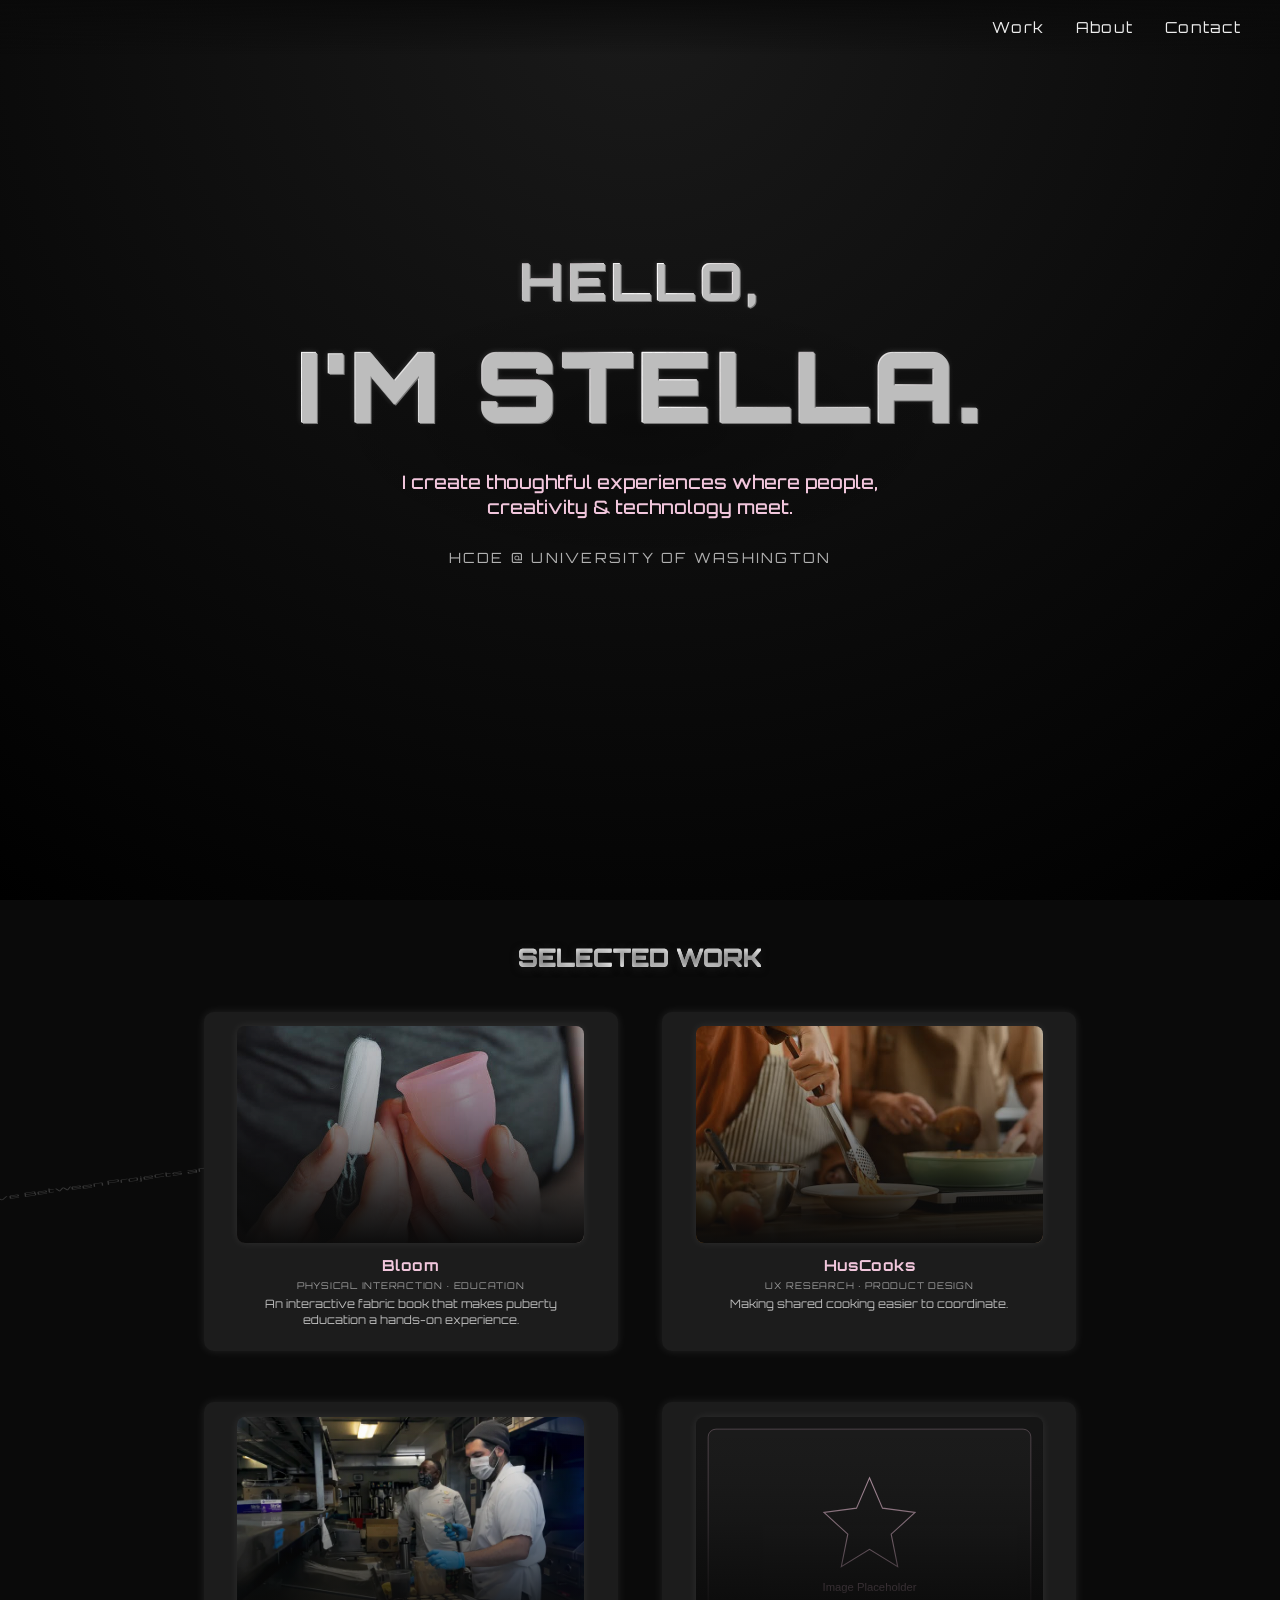
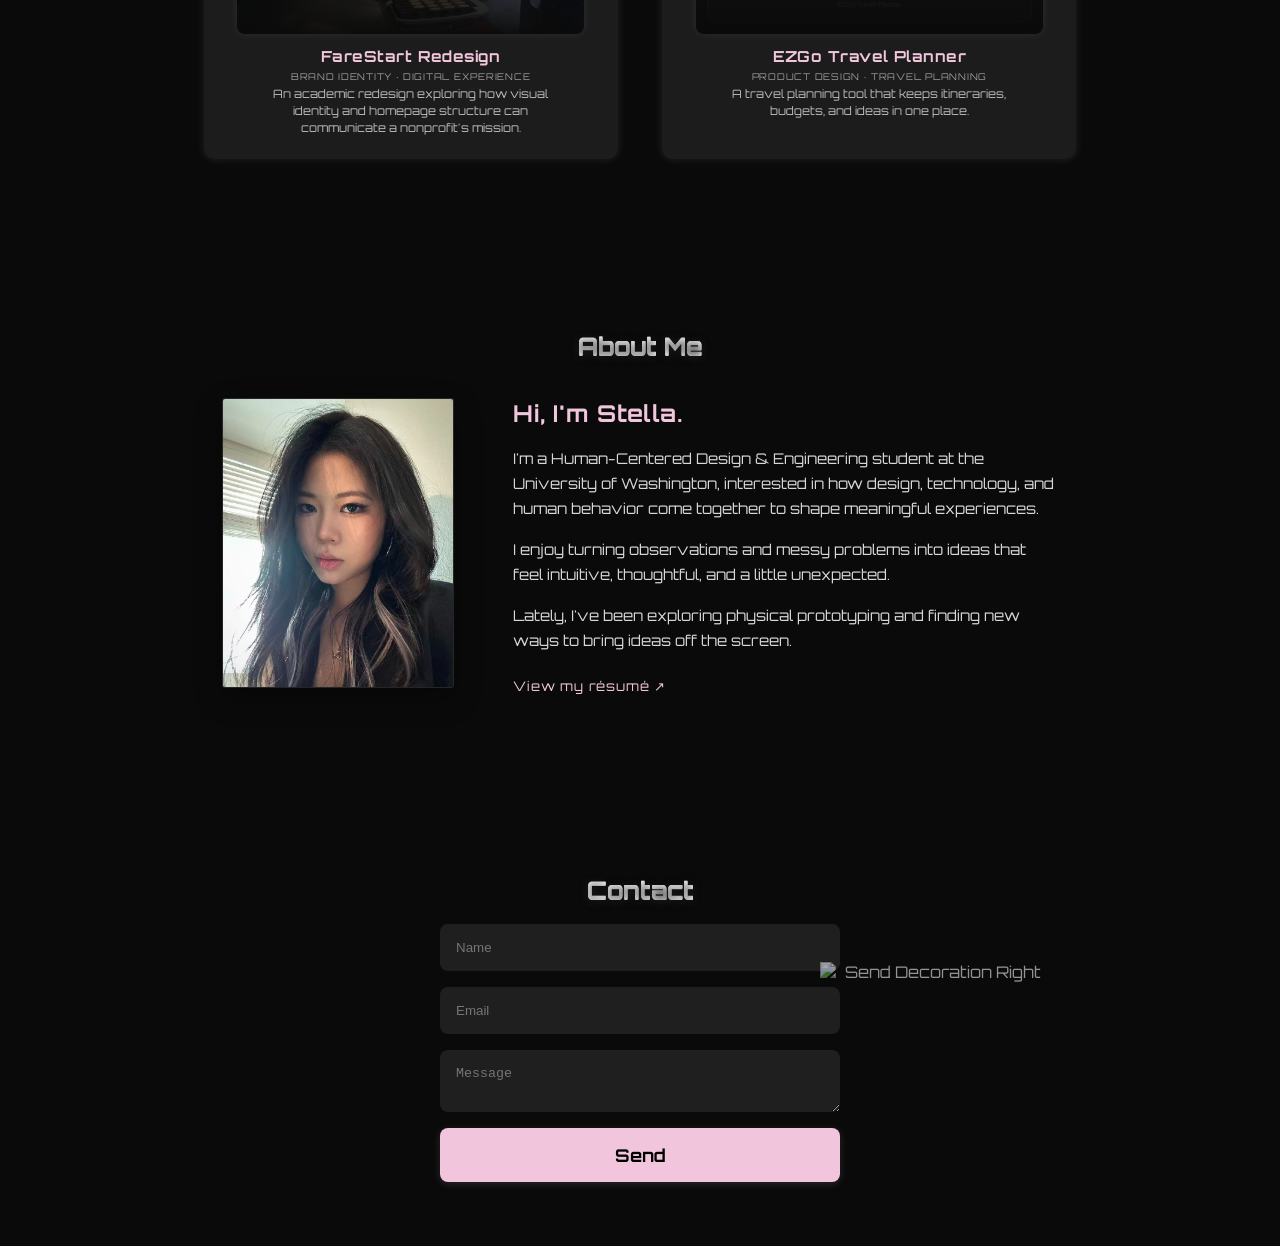
==== commit 5cb18f0b: "farestart edit" ====
--- a/index.html
+++ b/index.html
@@ -5,7 +5,7 @@
   <meta charset="UTF-8" />
   <meta name="viewport" content="width=device-width, initial-scale=1.0"/>
   <title>Stella's  Portfolio</title>
-  <link rel="stylesheet" href="style.css?v=18" />
+  <link rel="stylesheet" href="style.css?v=19" />
   <link href="https://fonts.googleapis.com/css2?family=Orbitron:wght@500;700&display=swap" rel="stylesheet">
 </head>
 <body>
@@ -37,31 +37,34 @@
     <div class="project-list">
       <a href="bloom/" class="project-card">
         <span class="project-thumb">
-          <img src="assets/placeholders/bloom/bloom-card.svg" alt="Bloom interactive fabric book">
+          <img src="assets/bloom-card-4.png" alt="A hand holding a tampon next to a pink menstrual cup">
         </span>
         <h3 class="project-title">Bloom</h3>
         <p class="project-label">Physical Interaction · Education</p>
         <p class="project-desc">An interactive fabric book that makes puberty education a hands-on experience.</p>
       </a>
-      <a href="projects/waofm.html" class="project-card">
-        <span class="project-thumb">
-          <img src="assets/placeholders/project-waofm.svg" alt="WAOFM Tableau Data Project">
-        </span>
-        <h3 class="project-title">WAOFM Tableau Data Project</h3>
-        <p class="project-desc">A dashboard that turns public Washington data into clearer visual insights.</p>
-      </a>
       <a href="projects/cooking.html" class="project-card">
         <span class="project-thumb">
-          <img src="assets/placeholders/project-cooking.svg" alt="Cooking Coordination Project">
+          <img src="assets/huscooks-card-3.png" alt="Two people cooking together in the kitchen with pasta and saucepan">
         </span>
         <h3 class="project-title">HusCooks</h3>
+        <p class="project-label">UX Research · Product Design</p>
         <p class="project-desc">Making shared cooking easier to coordinate.</p>
+      </a>
+      <a href="projects/farestart.html" class="project-card project-card--farestart">
+        <span class="project-thumb">
+          <img src="assets/farestart-work-card-2.jpg" alt="FareStart kitchen team preparing food in the kitchen">
+        </span>
+        <h3 class="project-title">FareStart Redesign</h3>
+        <p class="project-label">Brand Identity · Digital Experience</p>
+        <p class="project-desc">An academic redesign exploring how visual identity and homepage structure can communicate a nonprofit's mission.</p>
       </a>
       <a href="projects/ezgo.html" class="project-card">
         <span class="project-thumb">
           <img src="assets/placeholders/project-ezgo.svg" alt="EZGo Travel Planner">
         </span>
         <h3 class="project-title">EZGo Travel Planner</h3>
+        <p class="project-label">Product Design · Travel Planning</p>
         <p class="project-desc">A travel planning tool that keeps itineraries, budgets, and ideas in one place.</p>
       </a>
     </div>
--- a/style.css
+++ b/style.css
@@ -201,9 +201,10 @@
 
 .projects .project-list {
   display: grid;
-  grid-template-columns: 1fr 1fr;
-  gap: 2.4rem 2rem;
-  max-width: 860px;
+  grid-template-columns: repeat(2, minmax(0, 414px));
+  justify-content: center;
+  gap: 3.2rem 2.8rem;
+  max-width: 873px;
   margin: 0 auto;
 }
 
@@ -222,19 +223,39 @@
 }
 
 .project-thumb {
+  position: relative;
   display: block;
   width: 100%;
   border-radius: 8px;
   overflow: hidden;
   box-shadow: 0 0 10px rgba(255,255,255,0.08);
   transition: transform 0.3s cubic-bezier(.4,2,.6,1), box-shadow 0.3s cubic-bezier(.4,2,.6,1);
+  max-width: 90%;
+  margin: 0 auto;
+}
+
+.project-thumb::after {
+  content: "";
+  position: absolute;
+  inset: 0;
+  background: linear-gradient(to top, rgba(10, 10, 10, 0.98) 0%, rgba(10, 10, 10, 0.82) 16%, rgba(10, 10, 10, 0.6) 32%, rgba(10, 10, 10, 0.3) 52%, rgba(10, 10, 10, 0.12) 70%, rgba(10, 10, 10, 0.03) 84%, transparent 100%);
+  pointer-events: none;
 }
 
 .project-thumb img {
   display: block;
   width: 100%;
+  height: 100%;
   aspect-ratio: 16 / 10;
   object-fit: cover;
+  object-position: center;
+  opacity: 0.72;
+}
+
+.project-card--farestart .project-thumb img {
+  object-position: center top;
+  opacity: 1;
+  filter: none;
 }
 
 .project-title {
@@ -516,6 +537,7 @@
 
 .projects.animate {
   position: relative;
+  z-index: 1;
 }
 
 
@@ -2127,3 +2149,644 @@
     font-size: 0.78rem;
   }
 }
+
+.bloom-page:not(.husk-page) .bloom-sheet {
+  display: flex;
+  flex-direction: column;
+  align-items: stretch;
+  gap: 28px;
+  width: min(100%, 820px);
+  margin-inline: auto;
+  text-align: left;
+}
+
+.bloom-page:not(.husk-page) .bloom-sheet.bloom-section {
+  margin-top: 96px;
+}
+
+.bloom-page:not(.husk-page) .bloom-sheet .husk-heading,
+.bloom-page:not(.husk-page) .bloom-sheet figure {
+  width: 100%;
+  max-width: none;
+  margin: 0;
+}
+
+.bloom-page:not(.husk-page) .bloom-sheet .bloom-project-title,
+.bloom-page:not(.husk-page) .bloom-sheet .bloom-section-title,
+.bloom-page:not(.husk-page) .bloom-sheet .bloom-subsection-title {
+  margin-bottom: 0;
+}
+
+.bloom-page:not(.husk-page) .bloom-sheet .bloom-hero-sub {
+  max-width: none;
+  margin: 0;
+  text-align: left;
+}
+
+.bloom-page:not(.husk-page) .bloom-sheet .bloom-body,
+.bloom-page:not(.husk-page) .bloom-sheet .bloom-real-caption,
+.bloom-page:not(.husk-page) .bloom-sheet .husk-facts {
+  width: 100%;
+  max-width: none;
+  margin-inline: 0;
+}
+
+.bloom-page:not(.husk-page) .bloom-sheet .bloom-media--hero,
+.bloom-page:not(.husk-page) .bloom-sheet .bloom-media--explore {
+  height: auto;
+  aspect-ratio: 4 / 3;
+}
+
+.bloom-page:not(.husk-page) .bloom-sheet .bloom-media--hero,
+.bloom-page:not(.husk-page) .bloom-sheet .bloom-frame {
+  aspect-ratio: 16 / 9;
+}
+
+.bloom-page:not(.husk-page) .bloom-trio,
+.bloom-page:not(.husk-page) .bloom-pair {
+  display: grid;
+  gap: 16px;
+  align-items: start;
+}
+
+.bloom-page:not(.husk-page) .bloom-trio {
+  grid-template-columns: repeat(3, minmax(0, 1fr));
+}
+
+.bloom-page:not(.husk-page) .bloom-pair {
+  grid-template-columns: 1fr 1fr;
+}
+
+.bloom-page:not(.husk-page) .bloom-concept h3 {
+  margin: 12px 0 8px;
+}
+
+.bloom-page:not(.husk-page) .bloom-concept .bloom-body {
+  margin: 0;
+}
+
+.bloom-page:not(.husk-page) .bloom-closer {
+  display: flex;
+  flex-direction: column;
+  gap: 20px;
+  margin-top: 8px;
+  padding-top: 28px;
+  border-top: 1px solid rgba(255, 255, 255, 0.12);
+}
+
+.bloom-page:not(.husk-page) .bloom-closer .bloom-mode-label {
+  margin-bottom: 8px;
+}
+
+.bloom-page:not(.husk-page) .bloom-modes {
+  display: flex;
+  flex-direction: column;
+  gap: 0;
+}
+
+.bloom-page:not(.husk-page) .bloom-mode {
+  margin: 0;
+  padding: 20px 0 4px;
+  border-top: 1px solid rgba(255, 255, 255, 0.12);
+}
+
+.bloom-page:not(.husk-page) .bloom-mode .bloom-subsection-title {
+  margin-bottom: 8px;
+}
+
+.bloom-page:not(.husk-page) .bloom-sheet .bloom-real-caption {
+  margin-top: 8px;
+}
+
+.bloom-page:not(.husk-page) .bloom-sheet .bloom-findings {
+  display: flex;
+  flex-direction: column;
+  gap: 4px;
+}
+
+.bloom-page:not(.husk-page) .bloom-sheet .bloom-video-fallback {
+  margin-top: -12px;
+}
+
+.bloom-page:not(.husk-page) .bloom-sheet a {
+  color: #f1c6dc;
+  text-underline-offset: 0.16em;
+}
+
+.bloom-page:not(.husk-page) .bloom-sheet a:hover,
+.bloom-page:not(.husk-page) .bloom-sheet a:focus-visible {
+  color: #fff;
+}
+
+.bloom-page:not(.husk-page) .bloom-next {
+  width: min(100%, 820px);
+}
+
+@media (max-width: 700px) {
+  .bloom-page:not(.husk-page) .bloom-sheet.bloom-section {
+    margin-top: 72px;
+  }
+
+  .bloom-page:not(.husk-page) .bloom-trio,
+  .bloom-page:not(.husk-page) .bloom-pair {
+    grid-template-columns: 1fr;
+  }
+}
+
+.bloom-page:not(.husk-page) .bloom-demo {
+  grid-column: 1 / -1;
+  width: min(100%, 850px);
+  margin-inline: auto;
+  justify-self: center;
+}
+
+.bloom-page:not(.husk-page) .bloom-demo .bloom-real-caption,
+.bloom-page:not(.husk-page) .bloom-demo .bloom-video-fallback {
+  max-width: none;
+  margin-inline: 0;
+  text-align: left;
+}
+
+.bloom-page:not(.husk-page) .bloom-video-fallback {
+  margin-top: 12px;
+}
+
+.bloom-page:not(.husk-page) .bloom-demo a {
+  color: #f1c6dc;
+  text-underline-offset: 0.16em;
+}
+
+.bloom-page:not(.husk-page) .bloom-demo a:hover,
+.bloom-page:not(.husk-page) .bloom-demo a:focus-visible {
+  color: #fff;
+}
+
+/* HusCooks: same 820px left edge as Bloom. Artifact rows stay multi-column. */
+.husk-page .husk-section {
+  display: flex;
+  flex-direction: column;
+  align-items: stretch;
+  gap: 28px;
+  width: min(100%, 820px);
+  margin-inline: auto;
+  text-align: left;
+}
+
+.husk-page .husk-section.bloom-section {
+  margin-top: 96px;
+}
+
+.husk-page .husk-section .husk-heading,
+.husk-page .husk-section .husk-facts,
+.husk-page .husk-section .husk-findings-wrap,
+.husk-page .husk-section .husk-boards,
+.husk-page .husk-section .husk-decision,
+.husk-page .husk-section .husk-stage,
+.husk-page .husk-section .husk-question,
+.husk-page .husk-section .husk-takeaway,
+.husk-page .husk-section .bloom-body,
+.husk-page .husk-section .husk-hero {
+  width: 100%;
+  max-width: none;
+  margin-inline: 0;
+}
+
+.husk-page .husk-section .husk-heading {
+  display: flex;
+  flex-direction: column;
+  align-items: flex-start;
+}
+
+.husk-page .husk-section .bloom-section-num,
+.husk-page .husk-section .bloom-project-title,
+.husk-page .husk-section .bloom-section-title,
+.husk-page .husk-section .bloom-subsection-title,
+.husk-page .husk-section .bloom-hero-sub,
+.husk-page .husk-section .bloom-body,
+.husk-page .husk-section .bloom-body p,
+.husk-page .husk-section .bloom-quote,
+.husk-page .husk-section .bloom-real-caption {
+  max-width: none;
+  margin-inline: 0;
+  text-align: left;
+  text-wrap: wrap;
+}
+
+.husk-page .husk-section .bloom-section-num {
+  margin: 0 0 12px;
+}
+
+.husk-page .husk-section .bloom-project-title,
+.husk-page .husk-section .bloom-section-title,
+.husk-page .husk-section .bloom-hero-sub {
+  margin: 0;
+}
+
+.husk-page .husk-section .husk-decision .bloom-subsection-title {
+  margin: 0 0 12px;
+}
+
+.husk-page .husk-section .husk-decision .bloom-small-label,
+.husk-page .husk-section .husk-takeaway .bloom-subsection-title {
+  margin-bottom: 8px;
+}
+
+.husk-page .husk-section .husk-findings {
+  grid-template-columns: repeat(3, minmax(0, 1fr));
+}
+
+.husk-page .husk-section .husk-boards {
+  display: grid;
+  grid-template-columns: repeat(3, minmax(0, 1fr));
+  gap: 24px;
+  align-items: start;
+}
+
+.husk-page .husk-section .husk-board .husk-zoom,
+.husk-page .husk-section .husk-board .bloom-small-label,
+.husk-page .husk-section .husk-board .bloom-finding-title,
+.husk-page .husk-section .husk-board .bloom-real-caption {
+  width: 100%;
+  max-width: none;
+}
+
+.husk-page .husk-section .husk-decision {
+  display: flex;
+  flex-direction: column;
+  align-items: stretch;
+  gap: 22px;
+  margin-top: 8px;
+}
+
+.husk-page .husk-section .husk-decision + .husk-decision {
+  margin-top: 56px;
+}
+
+.husk-page .husk-section .husk-decision-copy,
+.husk-page .husk-section .husk-decision > .bloom-body,
+.husk-page .husk-section .husk-takeaway {
+  width: 100%;
+  max-width: none;
+}
+
+.husk-page .husk-section .husk-compare {
+  display: grid;
+  grid-template-columns: 268px 268px;
+  gap: 20px;
+  align-items: start;
+  width: 100%;
+  max-width: none;
+  margin-inline: auto;
+  justify-content: center;
+  justify-items: center;
+}
+
+.husk-page .husk-section .husk-pair {
+  align-items: center;
+  width: 268px;
+  margin: 0;
+}
+
+.husk-page .husk-section .husk-pair .bloom-small-label,
+.husk-page .husk-section .husk-pair .bloom-real-caption {
+  width: 100%;
+  max-width: none;
+  text-align: center;
+}
+
+.husk-page .husk-section .husk-shot {
+  width: min(100%, 268px);
+  height: auto;
+  aspect-ratio: 430 / 932;
+  object-fit: contain;
+  object-position: center top;
+}
+
+.husk-page .husk-section .husk-stage {
+  width: 100%;
+  margin: 0;
+}
+
+.husk-page .bloom-next {
+  width: min(100%, 820px);
+}
+
+@media (max-width: 700px) {
+  .husk-page .husk-section.bloom-section {
+    margin-top: 72px;
+  }
+
+  .husk-page .husk-section .husk-findings,
+  .husk-page .husk-section .husk-compare,
+  .husk-page .husk-section .husk-boards {
+    grid-template-columns: 1fr;
+  }
+
+  .husk-page .husk-section .husk-compare {
+    justify-items: center;
+  }
+
+  .husk-page .husk-section .husk-boards {
+    width: min(100%, 420px);
+    margin-inline: auto;
+  }
+
+  .husk-page .husk-section .husk-shot,
+  .husk-page .husk-section .husk-pair .bloom-small-label,
+  .husk-page .husk-section .husk-pair .bloom-real-caption {
+    width: min(100%, 260px);
+    max-width: 260px;
+  }
+}
+
+.bloom-page:not(.husk-page) .bloom-frame {
+  position: relative;
+  width: 100%;
+  aspect-ratio: 16 / 9;
+  overflow: hidden;
+  border-radius: var(--bloom-radius);
+  background: #141414;
+  box-shadow: 0 0 0 1px rgba(241, 198, 220, 0.16), 0 8px 24px rgba(0, 0, 0, 0.22);
+}
+
+.bloom-page:not(.husk-page) .bloom-play {
+  display: flex;
+  flex-direction: column;
+  align-items: center;
+  justify-content: center;
+  gap: 16px;
+  position: relative;
+  width: 100%;
+  height: 100%;
+  margin: 0;
+  padding: 0;
+  border: 0;
+  border-radius: 0;
+  overflow: hidden;
+  background: #f6f6f6;
+  color: #fff;
+  font-family: 'Orbitron', sans-serif;
+  font-size: 13px;
+  font-weight: 500;
+  letter-spacing: 0.08em;
+  text-transform: uppercase;
+  cursor: pointer;
+}
+
+.bloom-page:not(.husk-page) .bloom-play:hover,
+.bloom-page:not(.husk-page) .bloom-play:focus-visible {
+  color: #fff;
+}
+
+.bloom-page:not(.husk-page) .bloom-play:focus-visible {
+  outline: 2px solid #f1c6dc;
+  outline-offset: -6px;
+}
+
+.bloom-page:not(.husk-page) .bloom-poster {
+  position: absolute;
+  inset: 0;
+  width: 100%;
+  height: 100%;
+  object-fit: cover;
+}
+
+.bloom-page:not(.husk-page) .bloom-play-icon {
+  z-index: 1;
+  position: relative;
+  width: 72px;
+  height: 72px;
+  border: 2px solid #fff;
+  border-radius: 50%;
+  background: rgba(10, 10, 10, 0.72);
+}
+
+.bloom-page:not(.husk-page) .bloom-play-icon::after {
+  content: "";
+  position: absolute;
+  left: 28px;
+  top: 20px;
+  border-style: solid;
+  border-width: 15px 0 15px 24px;
+  border-color: transparent transparent transparent #fff;
+}
+
+.bloom-page:not(.husk-page) .bloom-frame iframe {
+  display: block;
+  width: 100%;
+  height: 100%;
+  border: 0;
+}
+
+/* FareStart uses Bloom's .bloom-sheet grid, typography, and responsive spacing.
+   Only artifact proportions and nested content groups need page-specific rules. */
+.farestart-page .farestart-section {
+  --farestart-group-gap: 28px; /* Bloom sheet gap */
+  --farestart-detail-gap: 16px; /* Bloom pair/trio gap */
+}
+
+.farestart-page .farestart-section img {
+  display: block;
+  width: 100%;
+  height: auto;
+}
+
+.farestart-page .farestart-hero-image img,
+.farestart-page .farestart-photo-block img,
+.farestart-page .farestart-hat-layout img {
+  border-radius: var(--bloom-radius);
+  box-shadow: 0 0 0 1px rgba(255, 255, 255, 0.08);
+}
+
+.farestart-page .farestart-hero-image img {
+  box-shadow: 0 0 0 1px rgba(241, 198, 220, 0.16), 0 8px 24px rgba(0, 0, 0, 0.22);
+}
+
+.farestart-page .farestart-logo-grid,
+.farestart-page .farestart-palette,
+.farestart-page .farestart-type {
+  display: grid;
+  gap: var(--farestart-detail-gap);
+  align-items: start;
+}
+
+.farestart-page .farestart-logo-grid {
+  grid-template-columns: repeat(3, minmax(0, 1fr));
+}
+
+.farestart-page .farestart-identity-group {
+  display: flex;
+  flex-direction: column;
+  gap: var(--farestart-detail-gap);
+}
+
+.farestart-page .farestart-identity-group + .farestart-identity-group {
+  padding-top: var(--farestart-group-gap);
+  border-top: 1px solid rgba(255, 255, 255, 0.12);
+}
+
+.farestart-page .farestart-identity-label,
+.farestart-page .farestart-type-role {
+  margin: 0;
+  font-family: Inter, "Segoe UI", sans-serif;
+  font-size: 14px;
+  line-height: 1.5;
+}
+
+.farestart-page .farestart-identity-label {
+  font-weight: 500;
+  color: #eee;
+}
+
+.farestart-page .farestart-type-role {
+  margin-bottom: 8px;
+  font-weight: 400;
+  color: rgba(255, 255, 255, 0.72);
+}
+
+.farestart-page .farestart-logo-card img {
+  box-sizing: border-box;
+  height: 120px;
+  padding: 16px;
+  object-fit: contain;
+  border-radius: var(--bloom-radius);
+  background: rgba(255, 255, 255, 0.02);
+}
+
+.farestart-page .farestart-palette {
+  grid-template-columns: repeat(4, minmax(0, 1fr));
+}
+
+.farestart-page .farestart-swatch {
+  display: flex;
+  flex-direction: column;
+  gap: 4px;
+  font-family: Inter, "Segoe UI", sans-serif;
+  font-size: 14px;
+  line-height: 1.5;
+}
+
+.farestart-page .farestart-hex {
+  color: rgba(255, 255, 255, 0.72);
+}
+
+.farestart-page .farestart-color {
+  display: block;
+  height: 48px;
+  margin-bottom: 4px;
+  border-radius: 8px;
+}
+
+.farestart-page .farestart-type {
+  grid-template-columns: repeat(2, minmax(0, 1fr));
+}
+
+.farestart-page .farestart-type-sample {
+  margin: 0;
+  font-size: 18px;
+  line-height: 1.5;
+  font-weight: 500;
+  color: #eee;
+}
+
+.farestart-page .farestart-type-sample--heading {
+  font-family: 'Comfortaa', sans-serif;
+}
+
+.farestart-page .farestart-type-sample--body {
+  font-family: 'Roboto', sans-serif;
+}
+
+.farestart-page .farestart-part {
+  display: flex;
+  flex-direction: column;
+  gap: var(--farestart-group-gap);
+  min-width: 0;
+}
+
+.farestart-page .farestart-part-copy {
+  display: flex;
+  flex-direction: column;
+  gap: 12px; /* Bloom concept heading-to-body spacing */
+}
+
+.farestart-page .farestart-part + .farestart-part {
+  margin-top: 28px; /* 56px between artifact groups, including the sheet gap */
+}
+
+.farestart-page .farestart-section figure.farestart-photo-block--sketch {
+  width: min(100%, 720px);
+  align-self: center;
+}
+
+.farestart-page .farestart-photo-block--sketch > a {
+  display: flex;
+  justify-content: center;
+  overflow: hidden;
+  border-radius: var(--bloom-radius);
+  background-color: #fff;
+}
+
+.farestart-page .farestart-photo-block--sketch img {
+  width: min(100%, 560px);
+  border-radius: 0;
+  box-shadow: none;
+}
+
+.farestart-page .farestart-hat-layout {
+  --farestart-hat-height: 240px;
+  display: grid;
+  grid-template-columns: repeat(2, minmax(0, 1fr));
+  gap: var(--farestart-detail-gap);
+  width: min(100%, calc(var(--farestart-hat-height) * 939 / 610 * 2 + 16px));
+  align-self: center;
+  align-items: start;
+}
+
+.farestart-page .farestart-section figure.farestart-hat-secondary,
+.farestart-page .farestart-section figure.farestart-hat-main {
+  width: 100%;
+  max-width: 100%;
+}
+
+.farestart-page .farestart-hat-layout img {
+  width: 100%;
+  max-width: 100%;
+  height: auto;
+  aspect-ratio: 939 / 610;
+  object-fit: contain;
+}
+
+.farestart-page .farestart-hat-layout .bloom-real-caption {
+  text-align: center;
+}
+
+.farestart-page .farestart-hat-secondary img {
+  background-color: #fff;
+}
+
+.farestart-page .farestart-attribute {
+  font-style: italic;
+}
+
+@media (max-width: 700px) {
+  .farestart-page .farestart-logo-grid {
+    grid-template-columns: minmax(0, 1fr);
+  }
+
+  .farestart-page .farestart-logo-card img {
+    height: 100px;
+  }
+
+  .farestart-page .farestart-palette {
+    grid-template-columns: repeat(2, minmax(0, 1fr));
+  }
+
+  .farestart-page .farestart-hat-layout {
+    --farestart-hat-height: 200px;
+    grid-template-columns: minmax(0, 1fr);
+    gap: var(--farestart-group-gap);
+    width: min(100%, calc(var(--farestart-hat-height) * 939 / 610));
+  }
+
+}
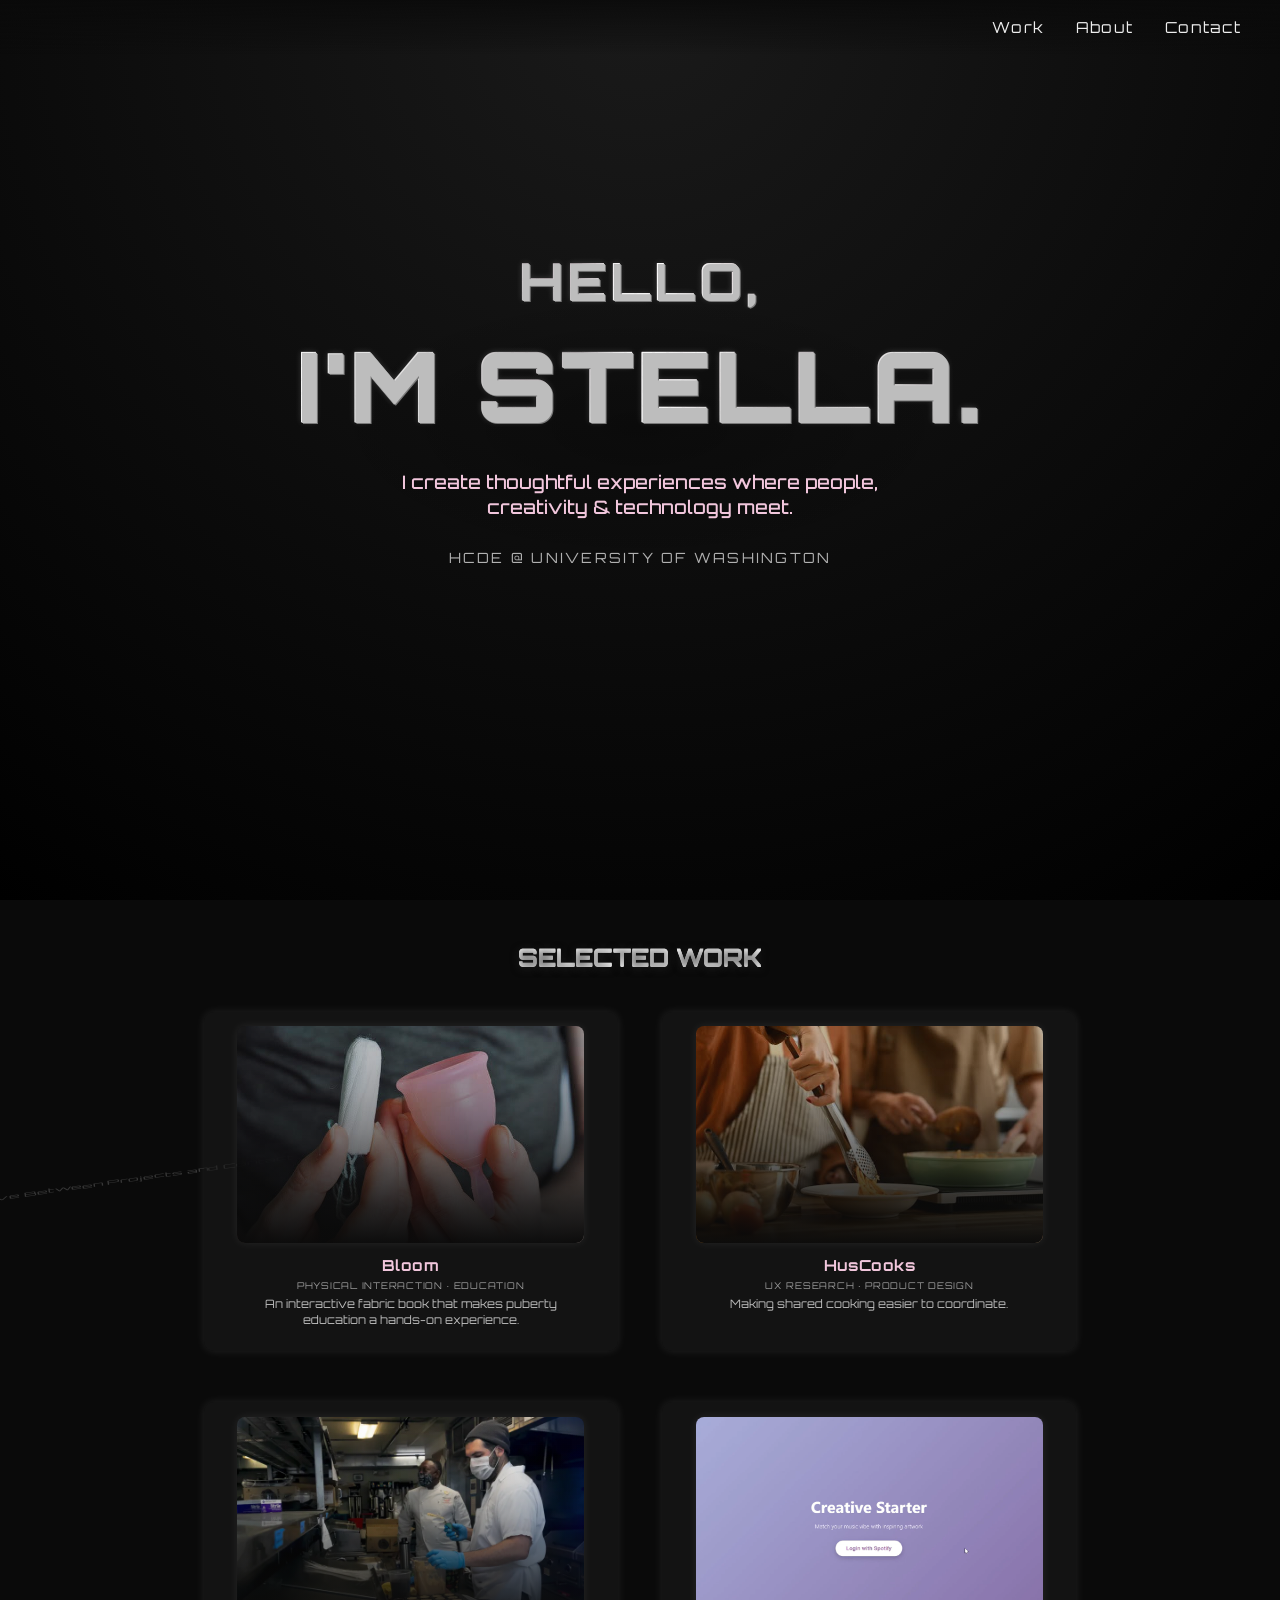
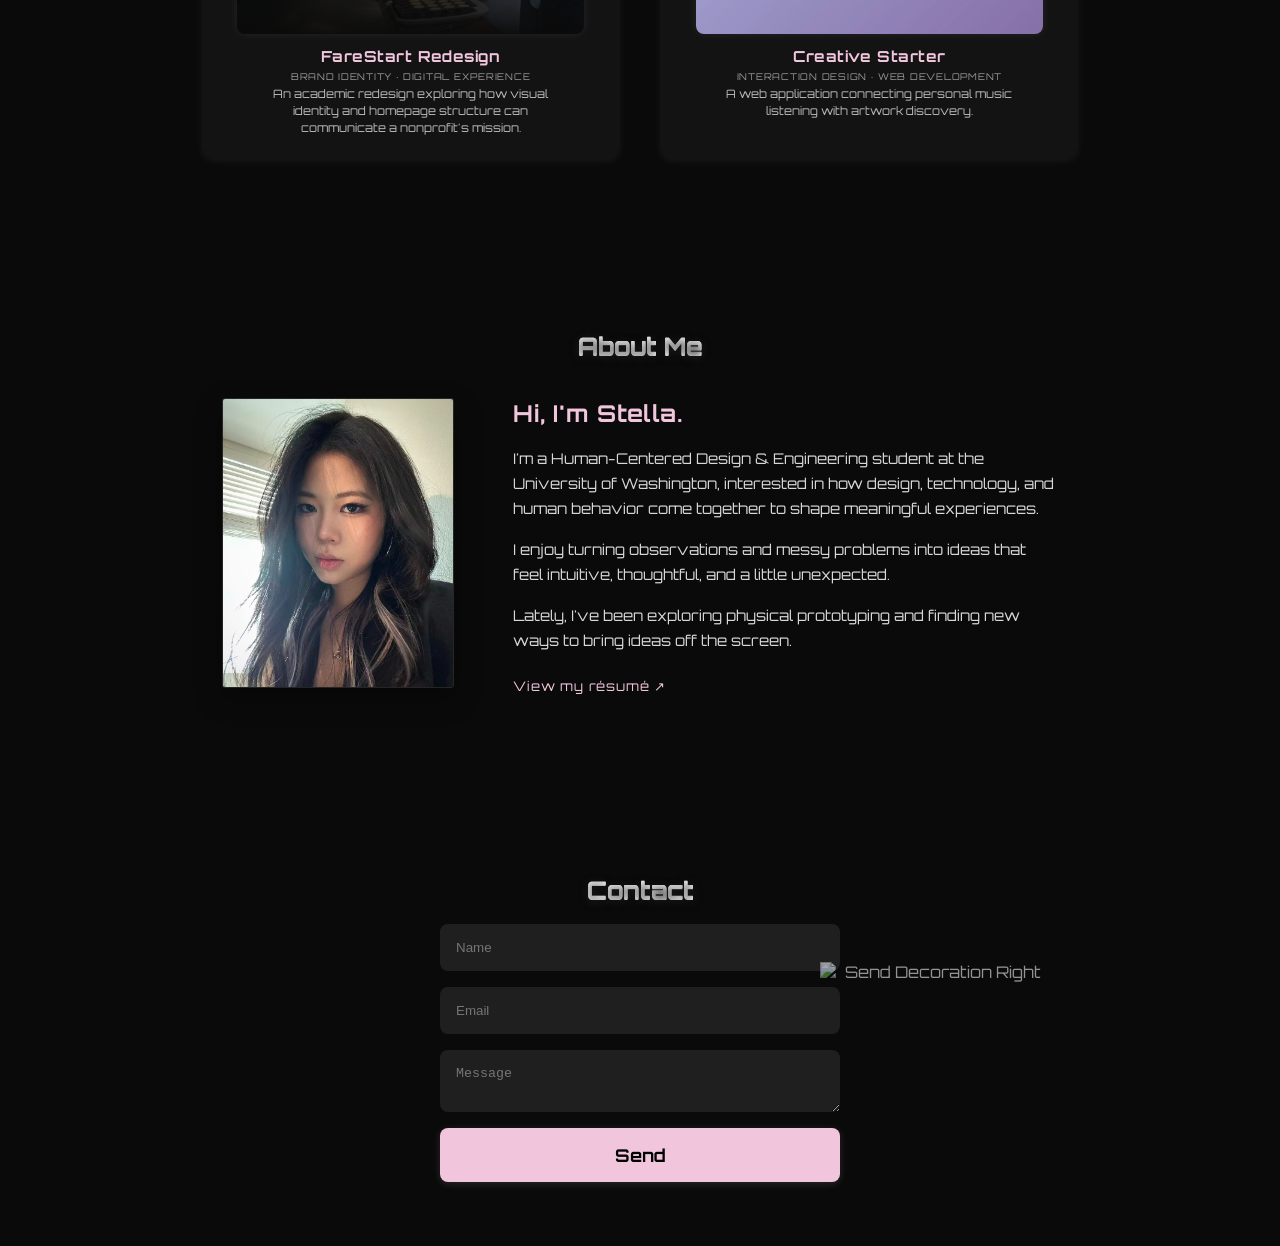
==== commit 5115bbd1: "1stedit" ====
--- a/index.html
+++ b/index.html
@@ -5,7 +5,7 @@
   <meta charset="UTF-8" />
   <meta name="viewport" content="width=device-width, initial-scale=1.0"/>
   <title>Stella's  Portfolio</title>
-  <link rel="stylesheet" href="style.css?v=19" />
+  <link rel="stylesheet" href="style.css?v=87" />
   <link href="https://fonts.googleapis.com/css2?family=Orbitron:wght@500;700&display=swap" rel="stylesheet">
 </head>
 <body>
@@ -59,13 +59,13 @@
         <p class="project-label">Brand Identity · Digital Experience</p>
         <p class="project-desc">An academic redesign exploring how visual identity and homepage structure can communicate a nonprofit's mission.</p>
       </a>
-      <a href="projects/ezgo.html" class="project-card">
+      <a href="projects/creative-starter.html" class="project-card project-card--creative-starter">
         <span class="project-thumb">
-          <img src="assets/placeholders/project-ezgo.svg" alt="EZGo Travel Planner">
+          <img src="assets/creative-starter/login-screen.png" alt="Creative Starter's purple welcome screen with the title and Login with Spotify button">
         </span>
-        <h3 class="project-title">EZGo Travel Planner</h3>
-        <p class="project-label">Product Design · Travel Planning</p>
-        <p class="project-desc">A travel planning tool that keeps itineraries, budgets, and ideas in one place.</p>
+        <h3 class="project-title">Creative Starter</h3>
+        <p class="project-label">Interaction Design · Web Development</p>
+        <p class="project-desc">A web application connecting personal music listening with artwork discovery.</p>
       </a>
     </div>
   </section>
--- a/style.css
+++ b/style.css
@@ -209,7 +209,8 @@
 }
 
 .project-card {
-  background: #1c1c1c;
+  position: relative;
+  background: rgba(28, 28, 28, 0.55);
   padding: 0.9rem 0.9rem 1.2rem;
   border-radius: 10px;
   box-shadow: 0 0 10px rgba(255,255,255,0.1);
@@ -220,6 +221,7 @@
   display: flex;
   flex-direction: column;
   align-items: center;
+  transition: transform 0.3s cubic-bezier(.4,2,.6,1), box-shadow 0.3s cubic-bezier(.4,2,.6,1);
 }
 
 .project-thumb {
@@ -229,7 +231,6 @@
   border-radius: 8px;
   overflow: hidden;
   box-shadow: 0 0 10px rgba(255,255,255,0.08);
-  transition: transform 0.3s cubic-bezier(.4,2,.6,1), box-shadow 0.3s cubic-bezier(.4,2,.6,1);
   max-width: 90%;
   margin: 0 auto;
 }
@@ -256,6 +257,14 @@
   object-position: center top;
   opacity: 1;
   filter: none;
+}
+
+.project-card--creative-starter .project-thumb img {
+  opacity: 1;
+}
+
+.project-card--creative-starter .project-thumb::after {
+  content: none;
 }
 
 .project-title {
@@ -686,26 +695,22 @@
   animation: none;
 }
 
-@keyframes projectCardPulse {
-  0% {
-    box-shadow: 0 0 0px #f1c6dc, 0 0 0px #fff;
-    transform: scale(1);
-  }
-  50% {
-    box-shadow: 0 0 16px #f1c6dc, 0 0 24px #fff;
-    transform: scale(1.04);
-  }
-  100% {
-    box-shadow: 0 0 0px #f1c6dc, 0 0 0px #fff;
-    transform: scale(1);
-  }
-}
-
-.project-thumb:hover,
-.project-thumb:focus-within {
+.project-card:hover,
+.project-card:focus-visible {
   transform: scale(1.08);
   z-index: 1;
-  animation: projectCardPulse 1.2s cubic-bezier(.4,2,.6,1);
+  box-shadow: 0 0 16px rgba(241, 198, 220, 0.6), 0 0 24px rgba(255, 255, 255, 0.25);
+}
+
+@media (prefers-reduced-motion: reduce) {
+  .project-card {
+    transition: none;
+  }
+
+  .project-card:hover,
+  .project-card:focus-visible {
+    transform: none;
+  }
 }
 
 .project-detail {
@@ -2769,6 +2774,102 @@
   font-style: italic;
 }
 
+/* Creative Starter: Bloom's sheet, type scale, captions, and video component. */
+.creative-starter-page .bloom-project-title {
+  font-size: clamp(24px, calc(9vw - 6px), 72px);
+  white-space: nowrap;
+}
+
+.creative-starter-page .creative-starter-copy {
+  display: flex;
+  flex-direction: column;
+  gap: 16px;
+}
+
+.creative-starter-page .creative-starter-zoom {
+  display: block;
+  overflow: hidden;
+  border-radius: var(--bloom-radius);
+  cursor: zoom-in;
+  box-shadow: 0 0 0 1px rgba(255, 255, 255, 0.08);
+}
+
+.creative-starter-page .creative-starter-zoom:focus-visible {
+  outline: 2px solid #f1c6dc;
+  outline-offset: 3px;
+}
+
+.creative-starter-page .creative-starter-shot img {
+  display: block;
+  width: 100%;
+  height: auto;
+}
+
+.creative-starter-page .bloom-sheet .creative-starter-video .bloom-video-fallback {
+  margin: 12px 0 0;
+}
+
+.creative-starter-page .creative-starter-flow {
+  display: flex;
+  flex-wrap: wrap;
+  align-items: center;
+  gap: 8px 16px;
+  margin: 0;
+  padding: 0;
+  list-style: none;
+  font-family: Inter, "Segoe UI", sans-serif;
+  font-size: 14px;
+  line-height: 1.5;
+  color: #d8d8d8;
+}
+
+.creative-starter-page .creative-starter-flow li {
+  display: flex;
+  align-items: center;
+  gap: 12px;
+}
+
+.creative-starter-page .creative-starter-flow li + li::before {
+  content: "\2192";
+  color: rgba(255, 255, 255, 0.5);
+}
+
+.creative-starter-page .husk-lightbox {
+  box-sizing: border-box;
+}
+
+.creative-starter-page .husk-lightbox-close {
+  margin: 0;
+  padding: 0.45rem 0.85rem;
+  border: 0;
+  border-radius: 8px;
+  background: #f1c6dc;
+  color: #0a0a0a;
+  font-family: 'Orbitron', sans-serif;
+  font-size: 12px;
+  font-weight: 500;
+  letter-spacing: 0.08em;
+  text-transform: uppercase;
+  cursor: pointer;
+}
+
+@media (max-width: 700px) {
+  .creative-starter-page .creative-starter-flow {
+    flex-direction: column;
+    align-items: flex-start;
+  }
+
+  .creative-starter-page .creative-starter-flow li {
+    flex-direction: column;
+    align-items: flex-start;
+    gap: 8px;
+  }
+
+  .creative-starter-page .creative-starter-flow li + li::before {
+    content: "\2193";
+  }
+}
+
 @media (max-width: 700px) {
   .farestart-page .farestart-logo-grid {
     grid-template-columns: minmax(0, 1fr);
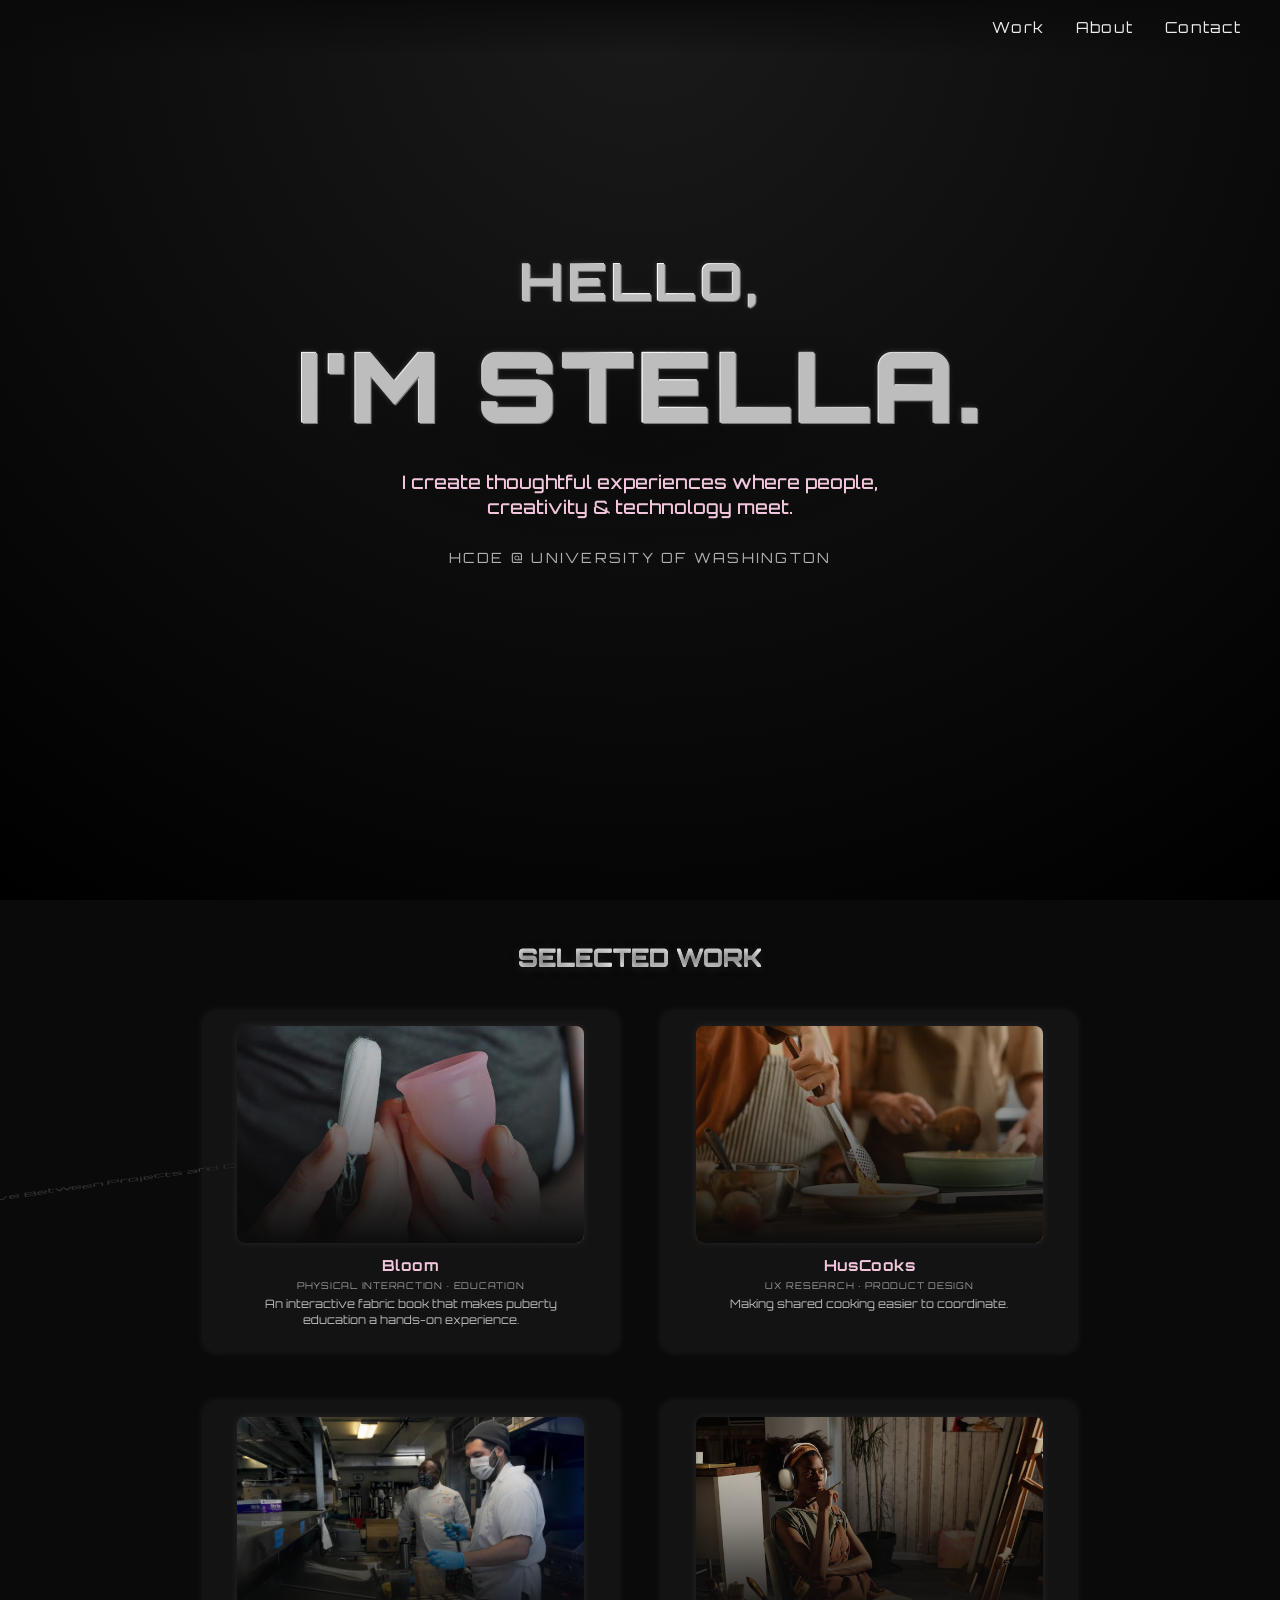
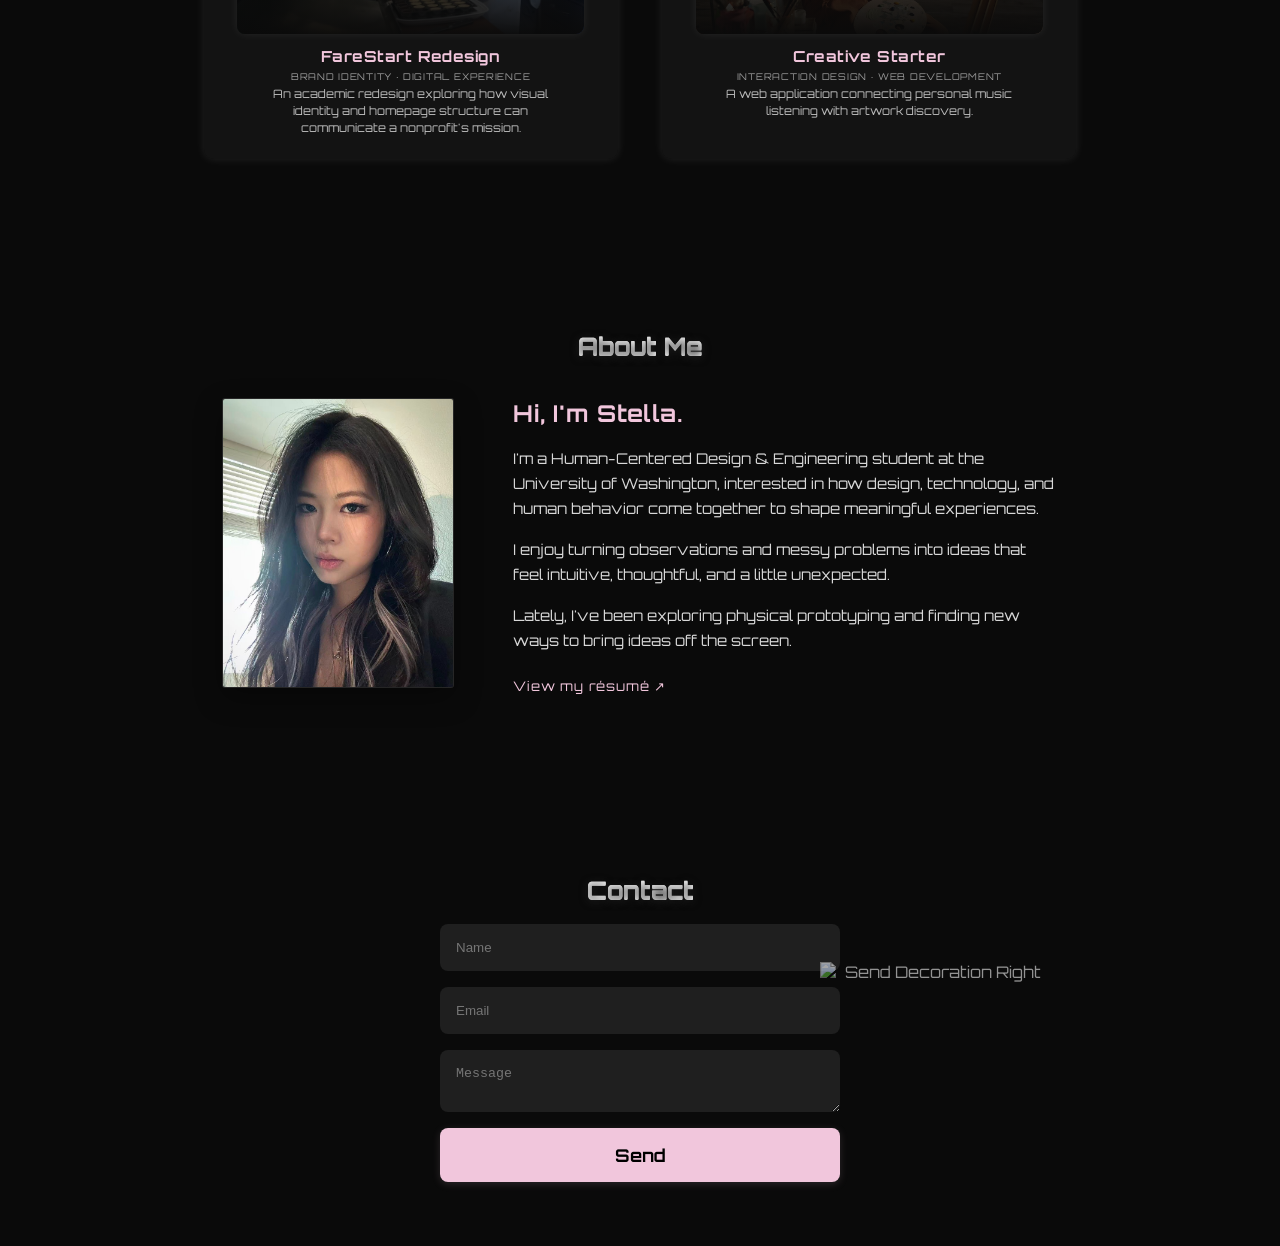
==== commit b3e1ea7b: "ver1finish" ====
--- a/index.html
+++ b/index.html
@@ -61,7 +61,7 @@
       </a>
       <a href="projects/creative-starter.html" class="project-card project-card--creative-starter">
         <span class="project-thumb">
-          <img src="assets/creative-starter/login-screen.png" alt="Creative Starter's purple welcome screen with the title and Login with Spotify button">
+          <img src="assets/creative-starter/creative-starter-card-cover.png" alt="A woman in a studio painting while focused at an easel">
         </span>
         <h3 class="project-title">Creative Starter</h3>
         <p class="project-label">Interaction Design · Web Development</p>
--- a/style.css
+++ b/style.css
@@ -260,11 +260,7 @@
 }
 
 .project-card--creative-starter .project-thumb img {
-  opacity: 1;
-}
-
-.project-card--creative-starter .project-thumb::after {
-  content: none;
+  opacity: 0.8;
 }
 
 .project-title {
@@ -2776,8 +2772,7 @@
 
 /* Creative Starter: Bloom's sheet, type scale, captions, and video component. */
 .creative-starter-page .bloom-project-title {
-  font-size: clamp(24px, calc(9vw - 6px), 72px);
-  white-space: nowrap;
+  overflow-wrap: anywhere;
 }
 
 .creative-starter-page .creative-starter-copy {
@@ -2788,10 +2783,7 @@
 
 .creative-starter-page .creative-starter-zoom {
   display: block;
-  overflow: hidden;
-  border-radius: var(--bloom-radius);
   cursor: zoom-in;
-  box-shadow: 0 0 0 1px rgba(255, 255, 255, 0.08);
 }
 
 .creative-starter-page .creative-starter-zoom:focus-visible {
@@ -2802,7 +2794,8 @@
 .creative-starter-page .creative-starter-shot img {
   display: block;
   width: 100%;
-  height: auto;
+  height: 100%;
+  object-fit: contain;
 }
 
 .creative-starter-page .bloom-sheet .creative-starter-video .bloom-video-fallback {
@@ -2817,10 +2810,6 @@
   margin: 0;
   padding: 0;
   list-style: none;
-  font-family: Inter, "Segoe UI", sans-serif;
-  font-size: 14px;
-  line-height: 1.5;
-  color: #d8d8d8;
 }
 
 .creative-starter-page .creative-starter-flow li {
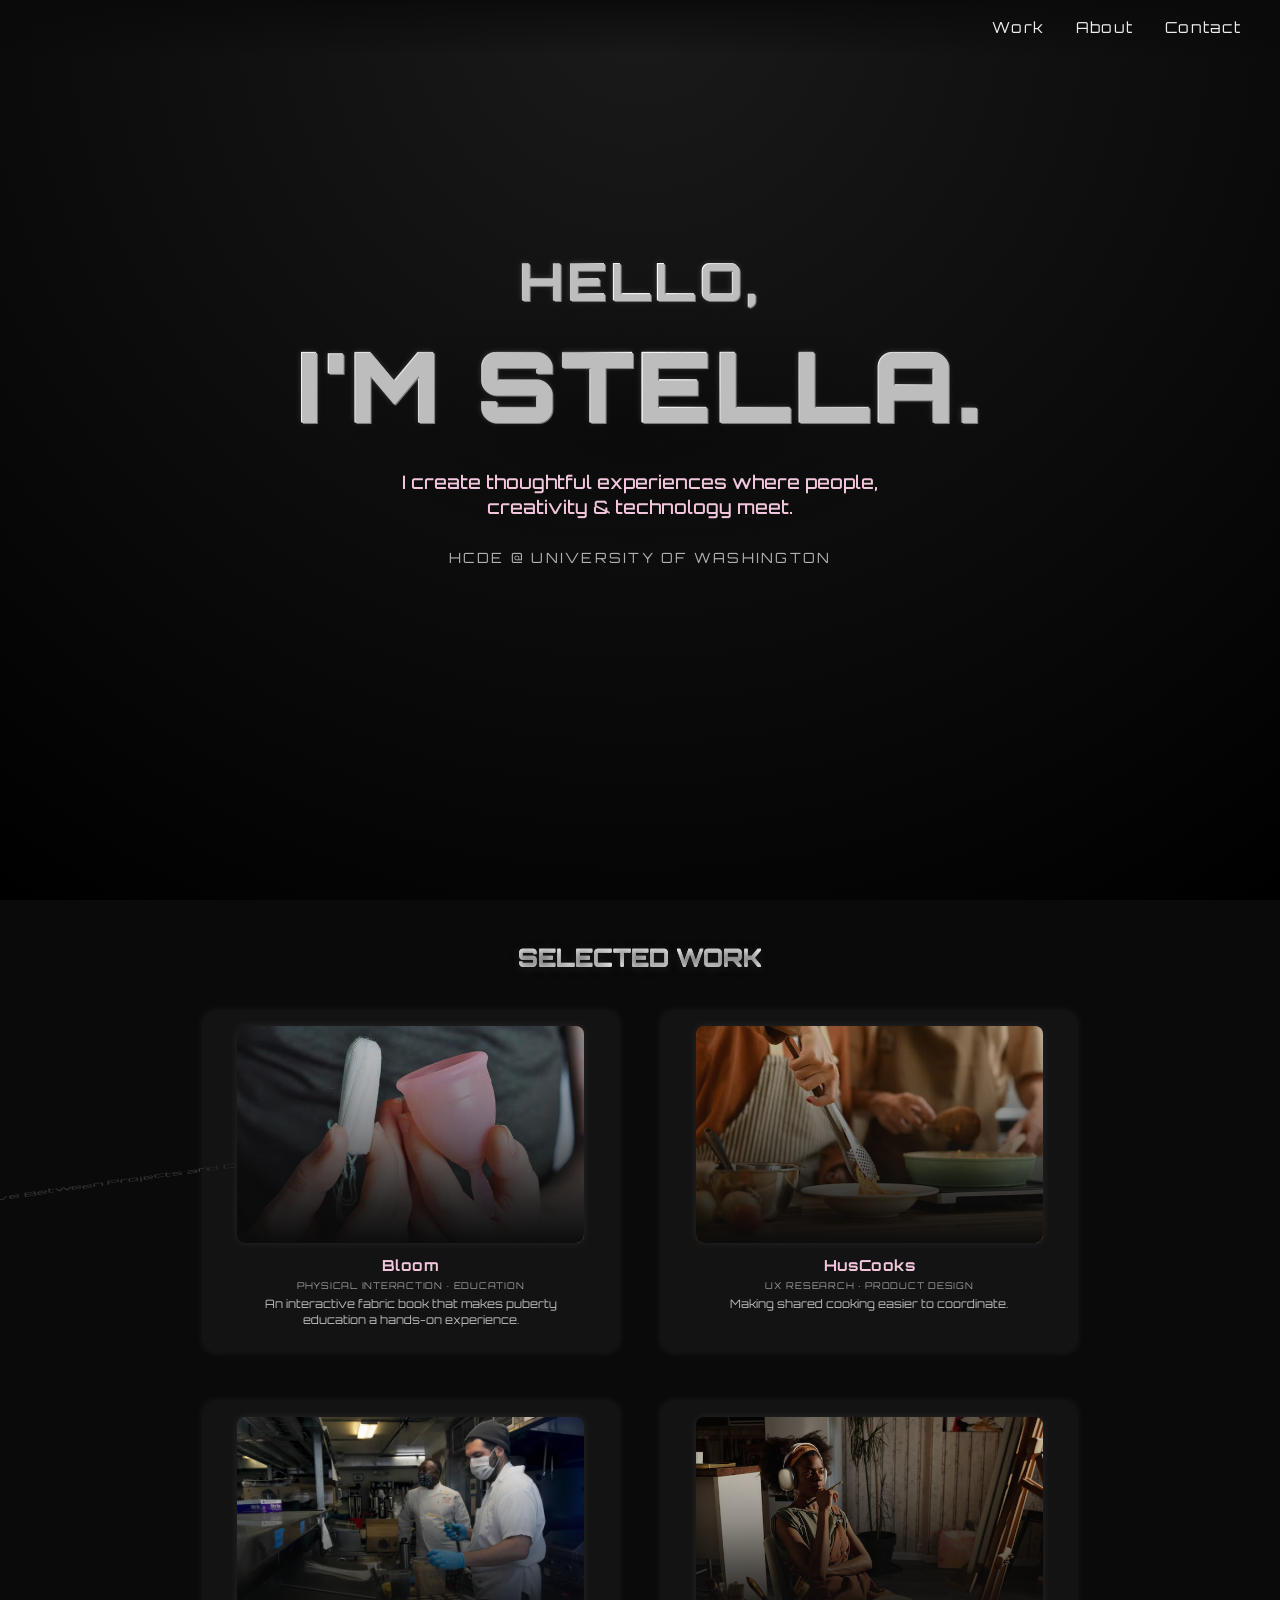
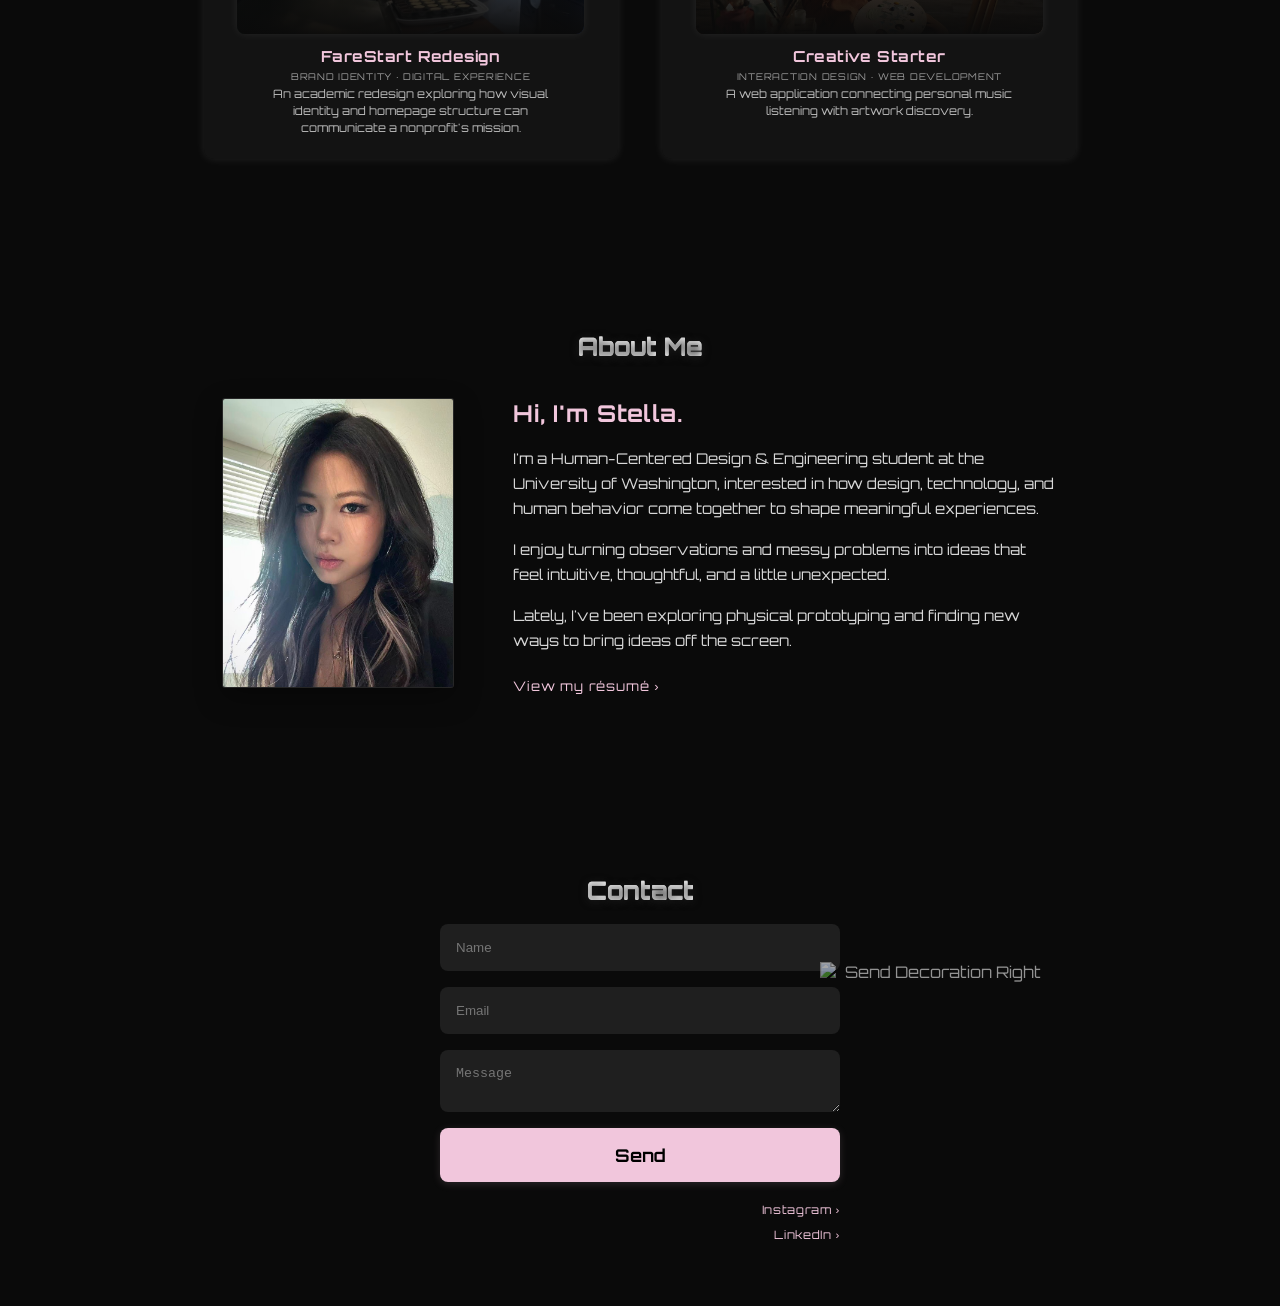
==== commit f7f5eac4: "ver1" ====
--- a/index.html
+++ b/index.html
@@ -83,7 +83,7 @@
         <p>I'm a Human-Centered Design &amp; Engineering student at the University of Washington, interested in how design, technology, and human behavior come together to shape meaningful experiences.</p>
         <p>I enjoy turning observations and messy problems into ideas that feel intuitive, thoughtful, and a little unexpected.</p>
         <p>Lately, I've been exploring physical prototyping and finding new ways to bring ideas off the screen.</p>
-        <a href="assets/Stella_resume.pdf" class="resume-text" target="_blank">View my résumé ↗</a>
+        <a href="assets/Stella_resume.pdf" class="resume-text" target="_blank">View my résumé ›</a>
       </div>
     </div>
   </section>
@@ -99,6 +99,10 @@
       
       <img src="assets/image-from-rawpixel-id-13453424-png.png" alt="Send Decoration Right" class="send-img-absolute-copy2" />
     </form>
+    <div class="contact-social-links">
+      <a href="https://www.instagram.com/stellaax_xh?cplk=MTdhd2t6MHN1YnFsdA%3D%3D&amp;utm_source=qr" class="resume-text" target="_blank" rel="noopener noreferrer">Instagram ›</a>
+      <a href="https://www.linkedin.com/in/stella-huang-6206462a3" class="resume-text" target="_blank" rel="noopener noreferrer">LinkedIn ›</a>
+    </div>
   </section>
 
   <script src="script.js?v=7"></script>
--- a/style.css
+++ b/style.css
@@ -456,6 +456,20 @@
   letter-spacing: 0.09em;
 }
 
+.contact-social-links {
+  display: flex;
+  flex-direction: column;
+  align-items: flex-end;
+  gap: 0.6rem;
+  width: min(100%, 400px);
+  margin: 1.25rem auto 0;
+}
+
+.contact-social-links .resume-text {
+  margin-top: 0;
+  font-size: 0.72rem;
+}
+
 .projects {
   padding: 2.6rem 2rem 4rem;
 }
@@ -776,9 +790,11 @@
   border: none;
   box-shadow: none;
   color: #eee;
-  font-size: 0.72rem;
+  font-family: 'Orbitron', sans-serif;
+  font-size: 13px;
+  line-height: 1.2;
   font-weight: 500;
-  letter-spacing: 0.04em;
+  letter-spacing: 0.08em;
   text-decoration: none;
   cursor: pointer;
 }
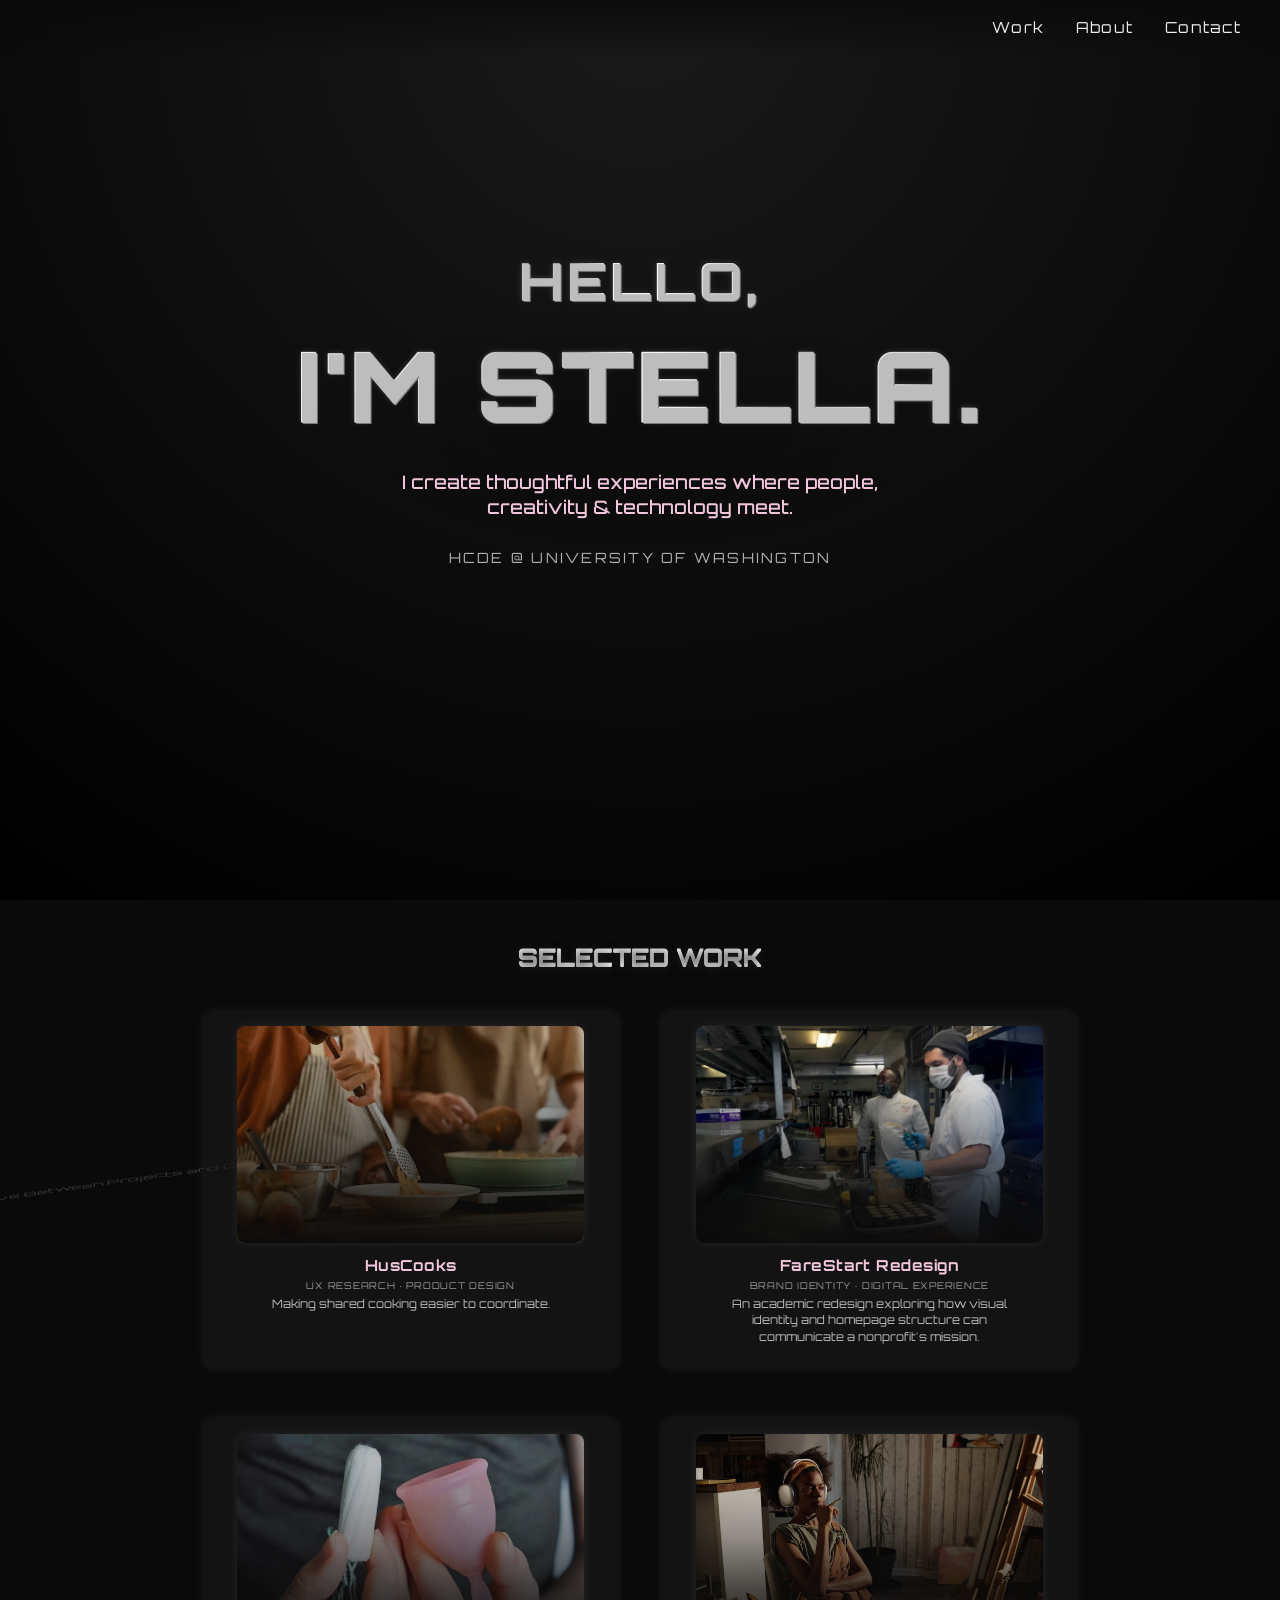
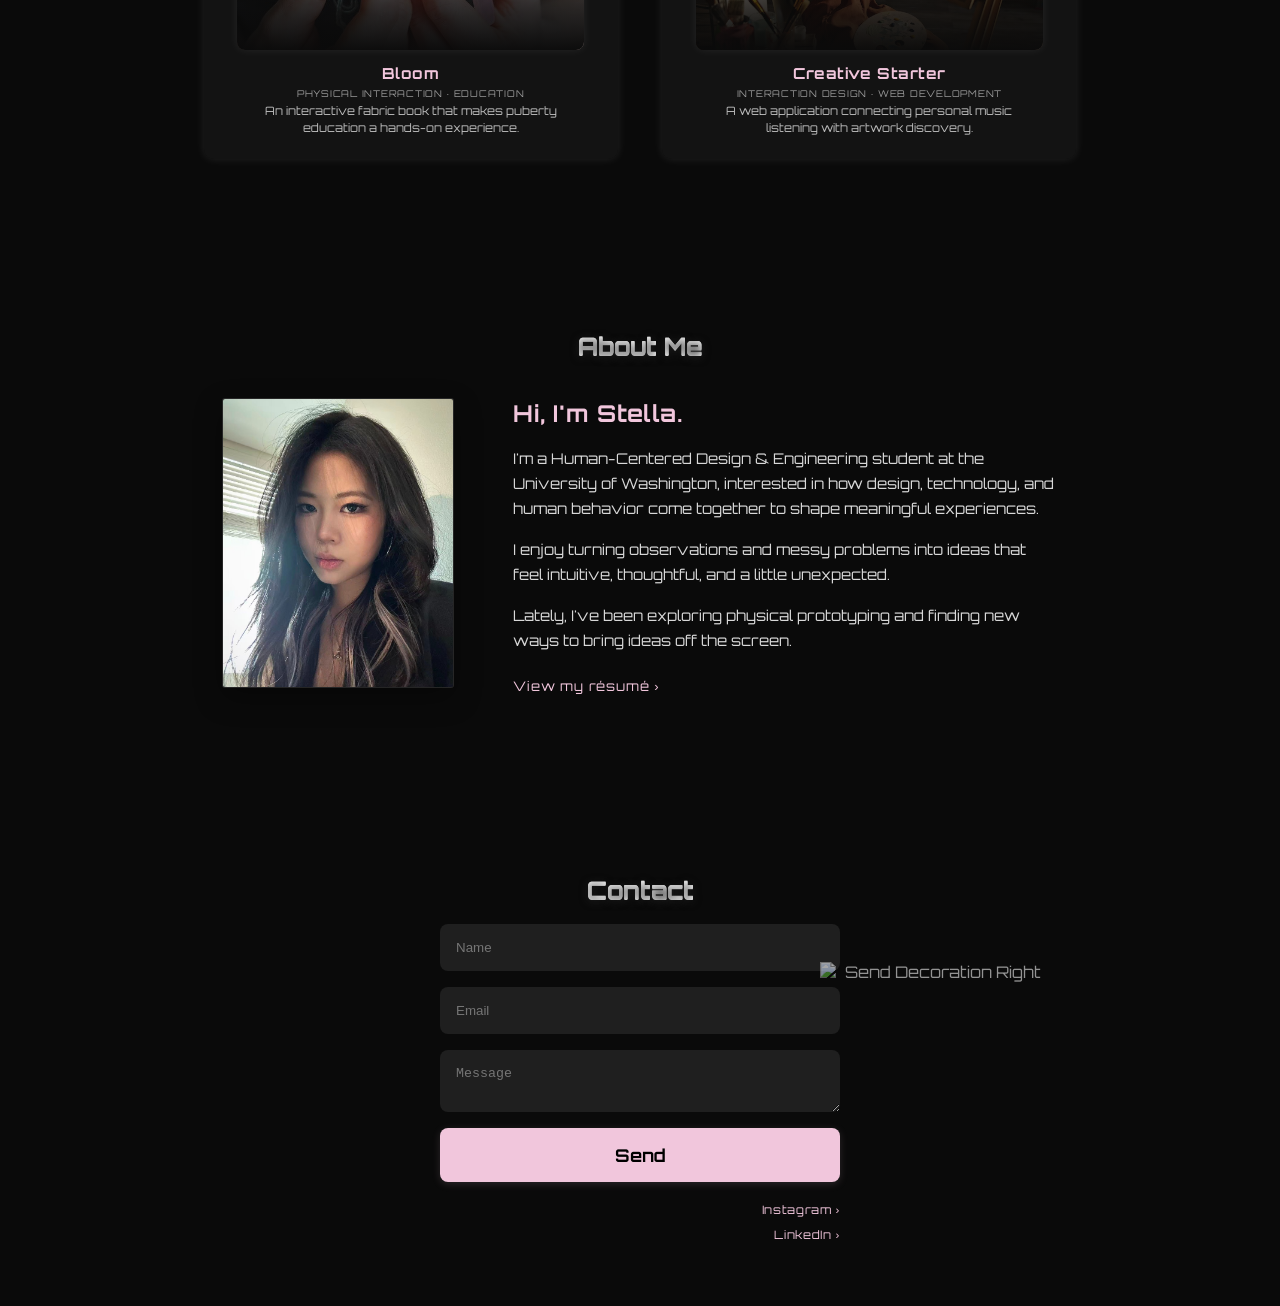
==== commit 15539154: "v3" ====
--- a/index.html
+++ b/index.html
@@ -5,7 +5,7 @@
   <meta charset="UTF-8" />
   <meta name="viewport" content="width=device-width, initial-scale=1.0"/>
   <title>Stella's  Portfolio</title>
-  <link rel="stylesheet" href="style.css?v=87" />
+  <link rel="stylesheet" href="style.css?v=88" />
   <link href="https://fonts.googleapis.com/css2?family=Orbitron:wght@500;700&display=swap" rel="stylesheet">
 </head>
 <body>
@@ -35,14 +35,6 @@
   <section id="project" class="projects animate">
     <h2 class="metallic-shine">SELECTED WORK</h2>
     <div class="project-list">
-      <a href="bloom/" class="project-card">
-        <span class="project-thumb">
-          <img src="assets/bloom-card-4.png" alt="A hand holding a tampon next to a pink menstrual cup">
-        </span>
-        <h3 class="project-title">Bloom</h3>
-        <p class="project-label">Physical Interaction · Education</p>
-        <p class="project-desc">An interactive fabric book that makes puberty education a hands-on experience.</p>
-      </a>
       <a href="projects/cooking.html" class="project-card">
         <span class="project-thumb">
           <img src="assets/huscooks-card-3.png" alt="Two people cooking together in the kitchen with pasta and saucepan">
@@ -58,6 +50,14 @@
         <h3 class="project-title">FareStart Redesign</h3>
         <p class="project-label">Brand Identity · Digital Experience</p>
         <p class="project-desc">An academic redesign exploring how visual identity and homepage structure can communicate a nonprofit's mission.</p>
+      </a>
+      <a href="bloom/" class="project-card">
+        <span class="project-thumb">
+          <img src="assets/bloom-card-4.png" alt="A hand holding a tampon next to a pink menstrual cup">
+        </span>
+        <h3 class="project-title">Bloom</h3>
+        <p class="project-label">Physical Interaction · Education</p>
+        <p class="project-desc">An interactive fabric book that makes puberty education a hands-on experience.</p>
       </a>
       <a href="projects/creative-starter.html" class="project-card project-card--creative-starter">
         <span class="project-thumb">
--- a/style.css
+++ b/style.css
@@ -479,6 +479,7 @@
 }
 
 .contact {
+  position: relative;
   transition: transform 0.3s ease;
   cursor: pointer;
 }
